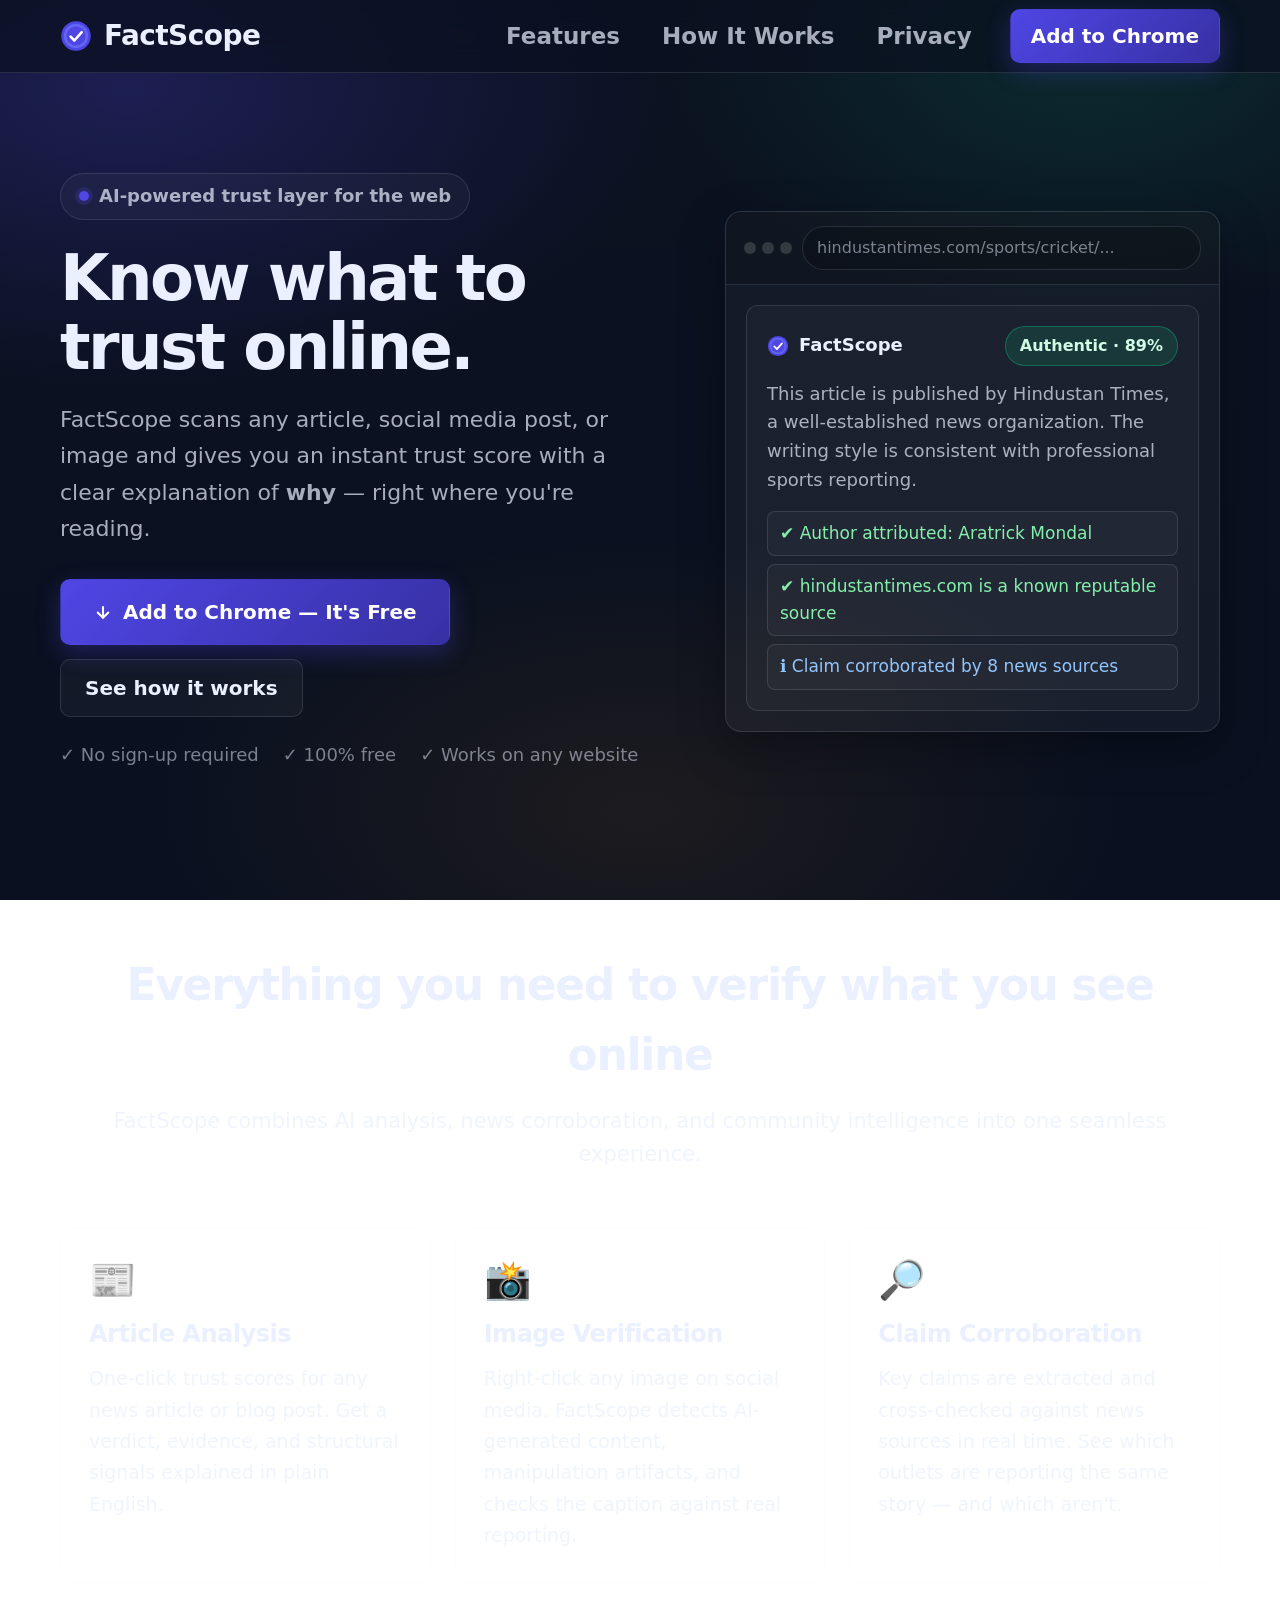
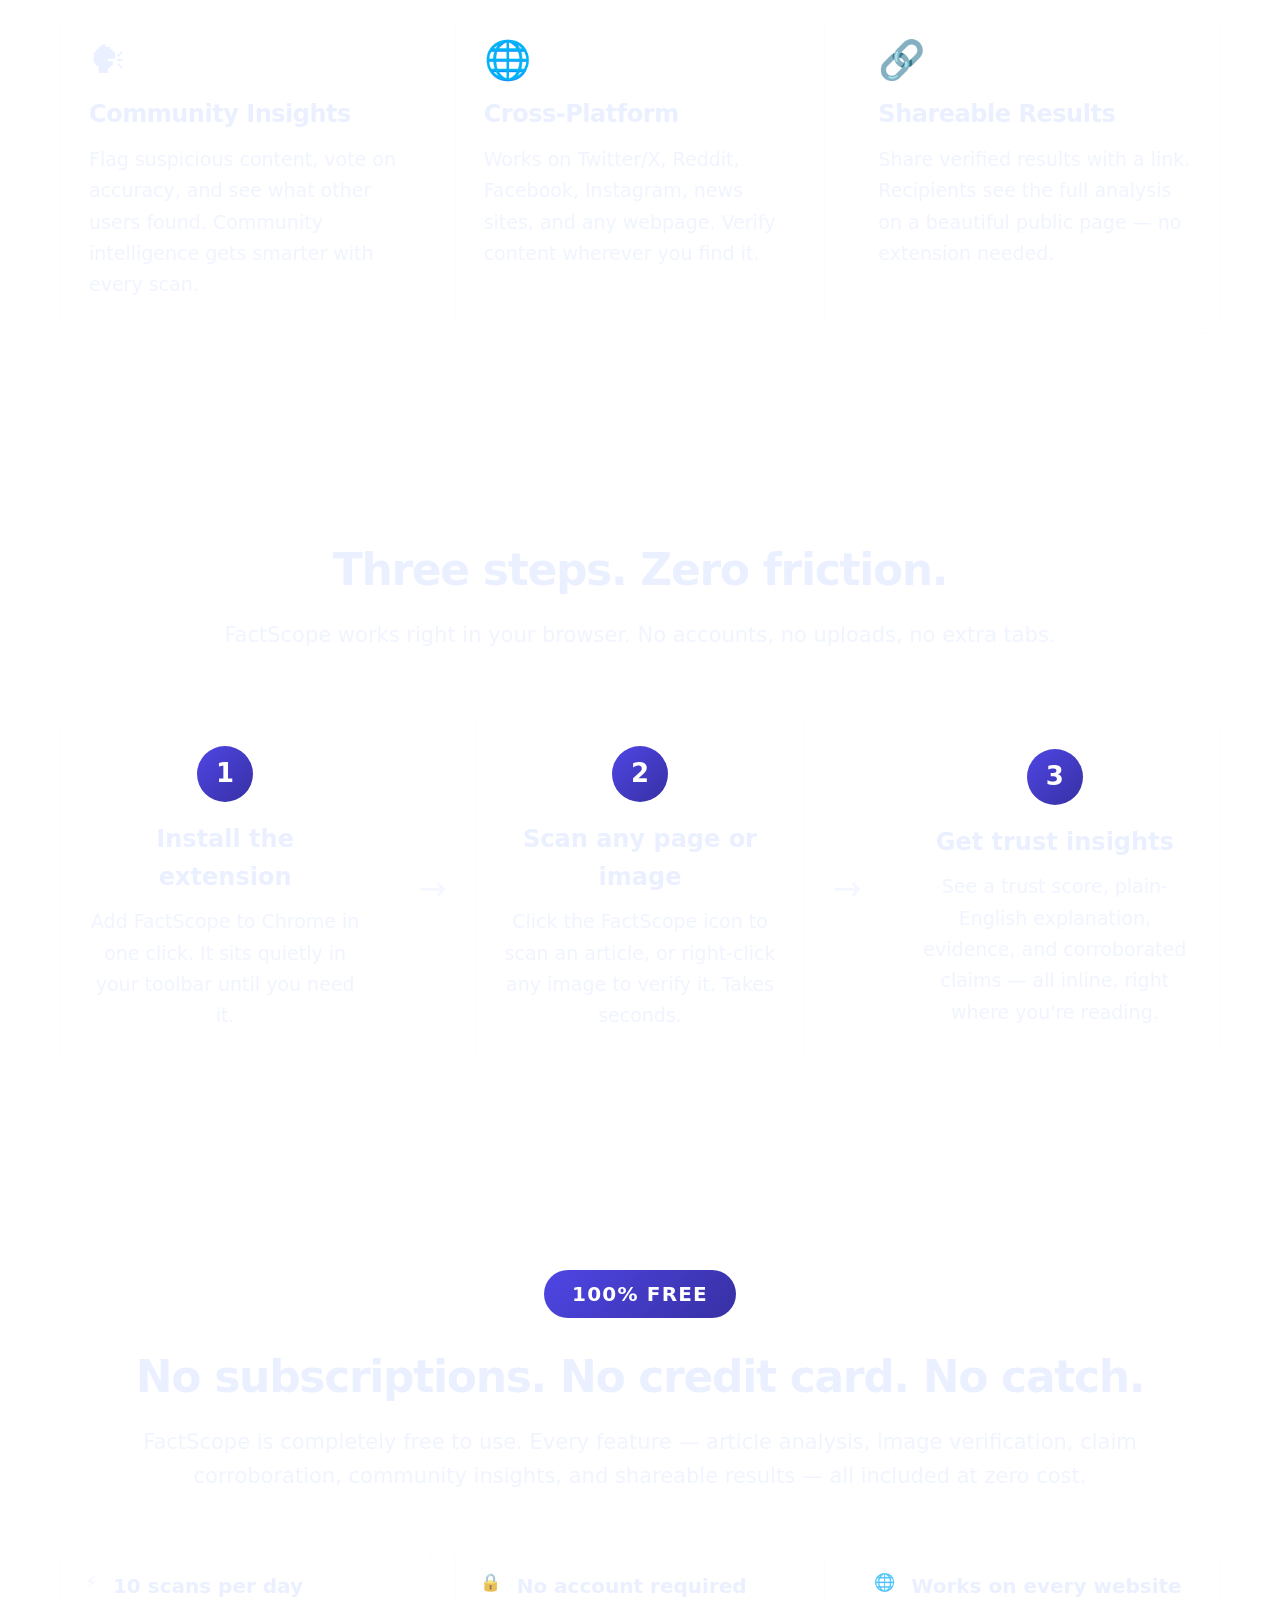
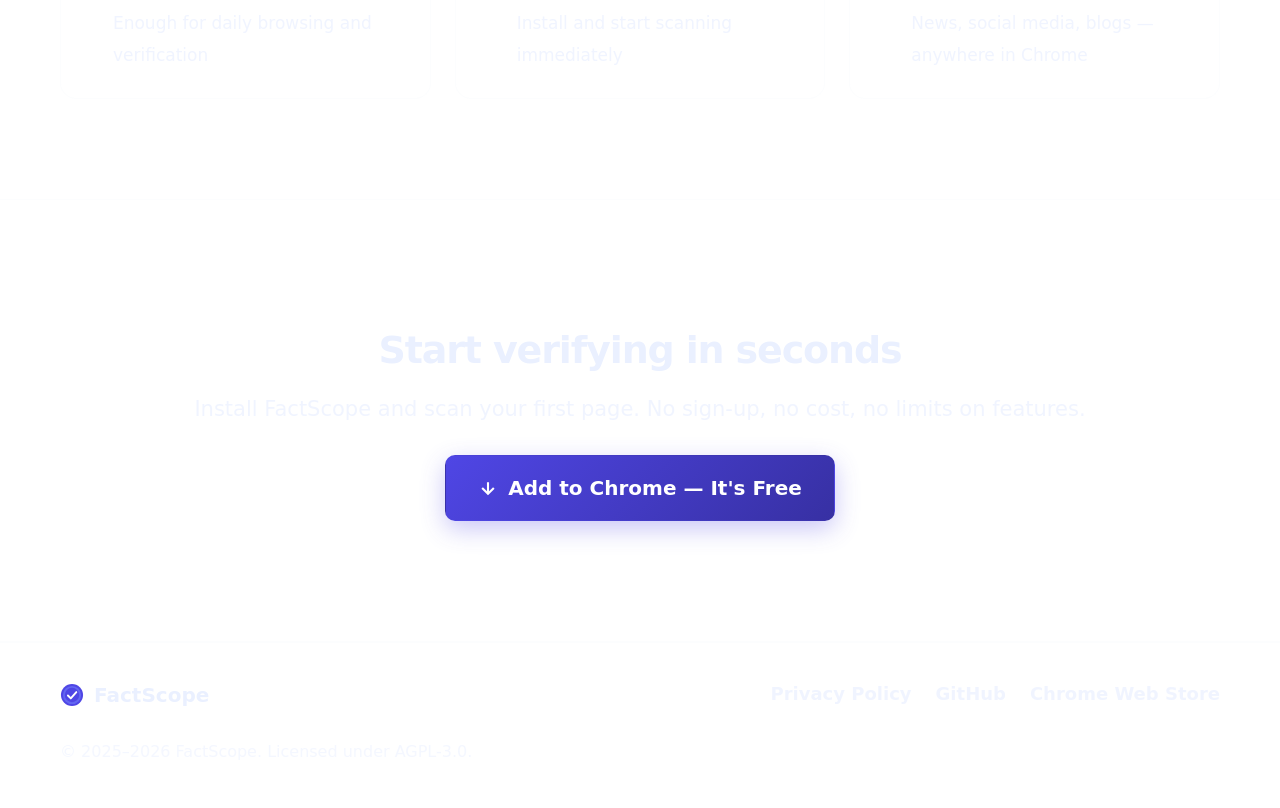
==== frontend/site/index.html @ 8b6a62a4 "Landing and Privacy page" ====
<!DOCTYPE html>
<html lang="en">
<head>
<meta charset="utf-8">
<meta name="viewport" content="width=device-width,initial-scale=1">
<title>FactScope — Know What to Trust Online</title>
<meta name="description" content="FactScope is a free AI-powered browser extension that scans any page or image and tells you if it's trustworthy — with evidence.">
<meta property="og:title" content="FactScope — Know What to Trust Online">
<meta property="og:description" content="Free AI-powered browser extension for real-time misinformation detection. Scan articles, images, and social media posts instantly.">
<meta property="og:type" content="website">
<meta property="og:site_name" content="FactScope">
<link rel="icon" href="assets/factscope-logo.svg" type="image/svg+xml">
<link rel="stylesheet" href="styles.css">
</head>
<body>

<header class="nav" id="top">
  <div class="nav-inner container-wide">
    <a class="brand" href="#top">
      <svg class="brand-logo" viewBox="0 0 100 100" width="32" height="32">
        <circle cx="50" cy="50" r="46" fill="#4F46E5"/>
        <circle cx="50" cy="50" r="38" fill="#6366F1"/>
        <circle cx="50" cy="50" r="30" fill="#4F46E5"/>
        <polyline points="33,52 45,64 68,38" fill="none" stroke="#fff" stroke-width="8" stroke-linecap="round" stroke-linejoin="round"/>
      </svg>
      <span class="brand-name">FactScope</span>
    </a>
    <nav class="nav-links" aria-label="Primary">
      <a href="#features">Features</a>
      <a href="#how-it-works">How It Works</a>
      <a href="privacy.html">Privacy</a>
    </nav>
    <a class="btn btn-primary btn-sm" href="#install">Add to Chrome</a>
  </div>
</header>

<main>

  <!-- ═══ Hero ═══════════════════════════════════════════════════════════ -->
  <section class="hero">
    <div class="container-wide hero-grid">
      <div class="hero-text">
        <div class="kicker">
          <span class="kicker-dot"></span>
          AI-powered trust layer for the web
        </div>
        <h1>Know what to trust online.</h1>
        <p class="subhead">
          FactScope scans any article, social media post, or image and gives you an instant trust score with a clear explanation of <strong>why</strong> — right where you're reading.
        </p>
        <div class="cta-row">
          <a class="btn btn-primary btn-lg" href="#install">
            <svg width="20" height="20" viewBox="0 0 24 24" fill="none" stroke="currentColor" stroke-width="2.5"><path d="M12 5v14M5 12l7 7 7-7"/></svg>
            Add to Chrome &mdash; It's Free
          </a>
          <a class="btn btn-ghost" href="#how-it-works">See how it works</a>
        </div>
        <div class="meta-row">
          <span>&#10003; No sign-up required</span>
          <span>&#10003; 100% free</span>
          <span>&#10003; Works on any website</span>
        </div>
      </div>

      <aside class="hero-panel" aria-label="FactScope result preview">
        <div class="panel-chrome">
          <span class="dot-row"><span class="win-dot"></span><span class="win-dot"></span><span class="win-dot"></span></span>
          <div class="addr-bar">hindustantimes.com/sports/cricket/...</div>
        </div>
        <div class="panel-body">
          <div class="mock-result">
            <div class="mock-header">
              <svg viewBox="0 0 100 100" width="22" height="22"><circle cx="50" cy="50" r="46" fill="#4F46E5"/><circle cx="50" cy="50" r="38" fill="#6366F1"/><circle cx="50" cy="50" r="30" fill="#4F46E5"/><polyline points="33,52 45,64 68,38" fill="none" stroke="#fff" stroke-width="8" stroke-linecap="round" stroke-linejoin="round"/></svg>
              <strong>FactScope</strong>
              <span class="mock-pill mock-pill-green">Authentic &middot; 89%</span>
            </div>
            <p class="mock-explanation">This article is published by Hindustan Times, a well-established news organization. The writing style is consistent with professional sports reporting.</p>
            <div class="mock-evidence">
              <div class="ev-item ev-green">&#10004; Author attributed: Aratrick Mondal</div>
              <div class="ev-item ev-green">&#10004; hindustantimes.com is a known reputable source</div>
              <div class="ev-item ev-blue">&#8505; Claim corroborated by 8 news sources</div>
            </div>
          </div>
        </div>
      </aside>
    </div>
  </section>

  <!-- ═══ Features ═══════════════════════════════════════════════════════ -->
  <section class="section" id="features">
    <div class="container-wide">
      <div class="section-header">
        <h2>Everything you need to verify what you see online</h2>
        <p class="section-sub">FactScope combines AI analysis, news corroboration, and community intelligence into one seamless experience.</p>
      </div>
      <div class="grid-3">
        <div class="feature-card">
          <div class="feature-icon">&#128240;</div>
          <h3>Article Analysis</h3>
          <p>One-click trust scores for any news article or blog post. Get a verdict, evidence, and structural signals explained in plain English.</p>
        </div>
        <div class="feature-card">
          <div class="feature-icon">&#128248;</div>
          <h3>Image Verification</h3>
          <p>Right-click any image on social media. FactScope detects AI-generated content, manipulation artifacts, and checks the caption against real reporting.</p>
        </div>
        <div class="feature-card">
          <div class="feature-icon">&#128270;</div>
          <h3>Claim Corroboration</h3>
          <p>Key claims are extracted and cross-checked against news sources in real time. See which outlets are reporting the same story — and which aren't.</p>
        </div>
        <div class="feature-card">
          <div class="feature-icon">&#128483;</div>
          <h3>Community Insights</h3>
          <p>Flag suspicious content, vote on accuracy, and see what other users found. Community intelligence gets smarter with every scan.</p>
        </div>
        <div class="feature-card">
          <div class="feature-icon">&#127760;</div>
          <h3>Cross-Platform</h3>
          <p>Works on Twitter/X, Reddit, Facebook, Instagram, news sites, and any webpage. Verify content wherever you find it.</p>
        </div>
        <div class="feature-card">
          <div class="feature-icon">&#128279;</div>
          <h3>Shareable Results</h3>
          <p>Share verified results with a link. Recipients see the full analysis on a beautiful public page — no extension needed.</p>
        </div>
      </div>
    </div>
  </section>

  <!-- ═══ How It Works ═══════════════════════════════════════════════════ -->
  <section class="section section-alt" id="how-it-works">
    <div class="container-wide">
      <div class="section-header">
        <h2>Three steps. Zero friction.</h2>
        <p class="section-sub">FactScope works right in your browser. No accounts, no uploads, no extra tabs.</p>
      </div>
      <div class="steps-grid">
        <div class="step-card">
          <div class="step-number">1</div>
          <h3>Install the extension</h3>
          <p>Add FactScope to Chrome in one click. It sits quietly in your toolbar until you need it.</p>
        </div>
        <div class="step-arrow">&#8594;</div>
        <div class="step-card">
          <div class="step-number">2</div>
          <h3>Scan any page or image</h3>
          <p>Click the FactScope icon to scan an article, or right-click any image to verify it. Takes seconds.</p>
        </div>
        <div class="step-arrow">&#8594;</div>
        <div class="step-card">
          <div class="step-number">3</div>
          <h3>Get trust insights</h3>
          <p>See a trust score, plain-English explanation, evidence, and corroborated claims — all inline, right where you're reading.</p>
        </div>
      </div>
    </div>
  </section>

  <!-- ═══ Free Banner ══════════════════════════════════════════════════ -->
  <section class="section" id="free-banner">
    <div class="container-wide free-banner-content">
      <div class="free-badge-large">100% Free</div>
      <h2>No subscriptions. No credit card. No catch.</h2>
      <p class="section-sub">FactScope is completely free to use. Every feature — article analysis, image verification, claim corroboration, community insights, and shareable results — all included at zero cost.</p>
      <div class="free-highlights">
        <div class="free-highlight-item">
          <span class="free-highlight-icon">&#9889;</span>
          <div>
            <strong>10 scans per day</strong>
            <span>Enough for daily browsing and verification</span>
          </div>
        </div>
        <div class="free-highlight-item">
          <span class="free-highlight-icon">&#128274;</span>
          <div>
            <strong>No account required</strong>
            <span>Install and start scanning immediately</span>
          </div>
        </div>
        <div class="free-highlight-item">
          <span class="free-highlight-icon">&#127760;</span>
          <div>
            <strong>Works on every website</strong>
            <span>News, social media, blogs — anywhere in Chrome</span>
          </div>
        </div>
      </div>
    </div>
  </section>

  <!-- ═══ CTA Banner ═════════════════════════════════════════════════════ -->
  <section class="section section-alt" id="install">
    <div class="container-wide cta-banner">
      <h2>Start verifying in seconds</h2>
      <p>Install FactScope and scan your first page. No sign-up, no cost, no limits on features.</p>
      <a class="btn btn-primary btn-lg" href="#">
        <svg width="20" height="20" viewBox="0 0 24 24" fill="none" stroke="currentColor" stroke-width="2.5"><path d="M12 5v14M5 12l7 7 7-7"/></svg>
        Add to Chrome &mdash; It's Free
      </a>
    </div>
  </section>

</main>

<footer class="footer">
  <div class="container-wide footer-inner">
    <div class="footer-brand">
      <svg viewBox="0 0 100 100" width="24" height="24"><circle cx="50" cy="50" r="46" fill="#4F46E5"/><circle cx="50" cy="50" r="38" fill="#6366F1"/><circle cx="50" cy="50" r="30" fill="#4F46E5"/><polyline points="33,52 45,64 68,38" fill="none" stroke="#fff" stroke-width="8" stroke-linecap="round" stroke-linejoin="round"/></svg>
      <span>FactScope</span>
    </div>
    <div class="footer-links">
      <a href="privacy.html">Privacy Policy</a>
      <a href="https://github.com/ARS-Technica/factscope" target="_blank" rel="noopener">GitHub</a>
      <a href="#">Chrome Web Store</a>
    </div>
    <div class="footer-copy">&copy; 2025&ndash;2026 FactScope. Licensed under AGPL-3.0.</div>
  </div>
</footer>

<script src="site.js"></script>
</body>
</html>
---- frontend/site/styles.css ----
:root {
  --bg: #0b1220;
  --bg2: #0a1020;
  --bg-alt: #0f1a2e;
  --card: rgba(255,255,255,0.05);
  --card-hover: rgba(255,255,255,0.08);
  --border: rgba(226,232,240,0.12);
  --border-accent: rgba(79,70,229,0.4);
  --text: #eaf0ff;
  --muted: rgba(234,240,255,0.7);
  --muted2: rgba(234,240,255,0.5);
  --accent: #4F46E5;
  --accent-light: #6366F1;
  --green: #10b981;
  --warn: #f59e0b;
  --danger: #ef4444;
  --radius: 16px;
  --radius-sm: 10px;
  --shadow: 0 16px 48px rgba(0,0,0,0.3);
}

*, *::before, *::after { box-sizing: border-box; margin: 0; padding: 0; }

html { scroll-behavior: smooth; scroll-padding-top: 80px; }

body {
  color: var(--text);
  font-family: "Inter","Segoe UI",system-ui,-apple-system,sans-serif;
  font-size: 20px;
  background:
    radial-gradient(ellipse 900px 500px at 10% 10%, rgba(79,70,229,0.25), transparent 60%),
    radial-gradient(ellipse 800px 500px at 85% 5%, rgba(16,185,129,0.15), transparent 55%),
    radial-gradient(ellipse 900px 500px at 50% 90%, rgba(245,158,11,0.08), transparent 55%),
    linear-gradient(180deg, var(--bg), var(--bg2));
  background-attachment: fixed;
  min-height: 100vh;
  line-height: 1.6;
  -webkit-font-smoothing: antialiased;
}

a { color: inherit; text-decoration: none; }
img, svg { display: block; }

.container-wide {
  width: 100%;
  margin: 0 auto;
  padding: 0 60px;
}

/* ═══ Nav ═══════════════════════════════════════════════════════════════ */

.nav {
  position: sticky;
  top: 0;
  z-index: 100;
  backdrop-filter: blur(16px);
  -webkit-backdrop-filter: blur(16px);
  background: rgba(10,16,32,0.7);
  border-bottom: 1px solid var(--border);
}

.nav-inner {
  display: flex;
  align-items: center;
  gap: 20px;
  height: 72px;
}

.brand {
  display: flex;
  align-items: center;
  gap: 12px;
  font-weight: 800;
  font-size: 28px;
  letter-spacing: -0.02em;
  flex-shrink: 0;
}

.brand-logo { flex-shrink: 0; }

.nav-links {
  margin-left: auto;
  display: flex;
  align-items: center;
  gap: 6px;
}

.nav-links a {
  padding: 10px 18px;
  border-radius: 999px;
  color: var(--muted);
  font-weight: 600;
  font-size: 23px;
  transition: color 0.15s, background 0.15s;
}

.nav-links a:hover {
  color: var(--text);
  background: rgba(255,255,255,0.06);
}

/* ═══ Buttons ══════════════════════════════════════════════════════════ */

.btn {
  display: inline-flex;
  align-items: center;
  justify-content: center;
  gap: 10px;
  padding: 12px 24px;
  border-radius: var(--radius-sm);
  border: 1px solid transparent;
  font-weight: 700;
  font-size: 20px;
  cursor: pointer;
  transition: transform 0.1s, box-shadow 0.15s, background 0.15s, opacity 0.15s;
  white-space: nowrap;
}

.btn:hover { transform: translateY(-1px); }
.btn:active { transform: translateY(0); }

.btn-primary {
  background: linear-gradient(135deg, var(--accent), #3730a3);
  color: #fff;
  box-shadow: 0 8px 24px rgba(79,70,229,0.3);
}
.btn-primary:hover { box-shadow: 0 12px 32px rgba(79,70,229,0.4); }

.btn-ghost {
  background: rgba(255,255,255,0.04);
  border-color: var(--border);
  color: var(--text);
}
.btn-ghost:hover { background: rgba(255,255,255,0.08); }

.btn-sm { padding: 10px 20px; font-size: 20px; }
.btn-lg { padding: 16px 32px; font-size: 20px; }

/* ═══ Hero ══════════════════════════════════════════════════════════════ */

.hero {
  padding: 100px 0 80px;
}

.hero-grid {
  display: grid;
  grid-template-columns: 1.1fr 0.9fr;
  gap: 60px;
  align-items: center;
}

.hero-text { max-width: none; }

.kicker {
  display: inline-flex;
  align-items: center;
  gap: 10px;
  padding: 8px 18px;
  border-radius: 999px;
  border: 1px solid var(--border);
  background: rgba(255,255,255,0.03);
  color: var(--muted);
  font-weight: 600;
  font-size: 18px;
  margin-bottom: 24px;
}

.kicker-dot {
  width: 10px;
  height: 10px;
  border-radius: 50%;
  background: var(--accent);
  box-shadow: 0 0 0 4px rgba(79,70,229,0.2);
}

h1 {
  font-size: clamp(42px, 5vw, 68px);
  line-height: 1.08;
  letter-spacing: -0.04em;
  margin-bottom: 20px;
}

.subhead {
  color: var(--muted);
  font-size: 22px;
  line-height: 1.65;
  margin-bottom: 32px;
}

.cta-row {
  display: flex;
  gap: 14px;
  align-items: center;
  flex-wrap: wrap;
  margin-bottom: 24px;
}

.meta-row {
  display: flex;
  gap: 24px;
  flex-wrap: wrap;
  color: var(--muted2);
  font-size: 18px;
  font-weight: 500;
}

/* ═══ Hero Panel (mock result) ═════════════════════════════════════════ */

.hero-panel {
  border: 1px solid var(--border);
  background: rgba(255,255,255,0.04);
  border-radius: var(--radius);
  box-shadow: var(--shadow);
  overflow: hidden;
}

.panel-chrome {
  display: flex;
  align-items: center;
  gap: 10px;
  padding: 14px 18px;
  background: rgba(0,0,0,0.2);
  border-bottom: 1px solid var(--border);
}

.dot-row { display: flex; gap: 6px; }

.win-dot {
  width: 12px;
  height: 12px;
  border-radius: 50%;
  background: rgba(255,255,255,0.15);
}

.addr-bar {
  flex: 1;
  padding: 8px 14px;
  border-radius: 999px;
  border: 1px solid var(--border);
  background: rgba(0,0,0,0.15);
  color: var(--muted2);
  font-size: 16px;
  overflow: hidden;
  text-overflow: ellipsis;
  white-space: nowrap;
}

.panel-body { padding: 20px; }

.mock-result {
  border: 1px solid var(--border);
  background: rgba(255,255,255,0.03);
  border-radius: 12px;
  padding: 20px;
}

.mock-header {
  display: flex;
  align-items: center;
  gap: 10px;
  margin-bottom: 14px;
  font-size: 18px;
}

.mock-pill {
  margin-left: auto;
  padding: 6px 14px;
  border-radius: 999px;
  font-size: 16px;
  font-weight: 800;
}

.mock-pill-green {
  color: #d1fae5;
  border: 1px solid rgba(16,185,129,0.4);
  background: rgba(16,185,129,0.15);
}

.mock-explanation {
  color: var(--muted);
  font-size: 18px;
  line-height: 1.6;
  margin-bottom: 16px;
}

.mock-evidence { display: flex; flex-direction: column; gap: 8px; }

.ev-item {
  font-size: 17px;
  padding: 8px 12px;
  border-radius: 8px;
  background: rgba(255,255,255,0.03);
  border: 1px solid var(--border);
}

.ev-green { color: #86efac; }
.ev-blue { color: #93c5fd; }

/* ═══ Sections ═════════════════════════════════════════════════════════ */

.section {
  padding: 100px 0;
}

.section-alt {
  background: rgba(255,255,255,0.015);
  border-top: 1px solid var(--border);
  border-bottom: 1px solid var(--border);
}

.section-header {
  text-align: center;
  margin-bottom: 56px;
}

.section-header h2 {
  font-size: clamp(28px, 3.5vw, 44px);
  letter-spacing: -0.03em;
  margin-bottom: 14px;
}

.section-sub {
  color: var(--muted);
  font-size: 21px;
  max-width: 80ch;
  margin: 0 auto;
}

/* ═══ Feature Cards ════════════════════════════════════════════════════ */

.grid-3 {
  display: grid;
  grid-template-columns: repeat(3, 1fr);
  gap: 24px;
}

.feature-card {
  border: 1px solid var(--border);
  background: var(--card);
  border-radius: var(--radius);
  padding: 32px 28px;
  transition: background 0.2s, border-color 0.2s, transform 0.2s;
}

.feature-card:hover {
  background: var(--card-hover);
  border-color: var(--border-accent);
  transform: translateY(-2px);
}

.feature-icon {
  font-size: 38px;
  margin-bottom: 16px;
  line-height: 1;
}

.feature-card h3 {
  font-size: 24px;
  letter-spacing: -0.02em;
  margin-bottom: 10px;
}

.feature-card p {
  color: var(--muted);
  font-size: 19px;
  line-height: 1.65;
}

/* ═══ Steps ════════════════════════════════════════════════════════════ */

.steps-grid {
  display: flex;
  align-items: center;
  justify-content: center;
  gap: 28px;
}

.step-card {
  flex: 1;
  border: 1px solid var(--border);
  background: var(--card);
  border-radius: var(--radius);
  padding: 36px 28px;
  text-align: center;
}

.step-number {
  width: 56px;
  height: 56px;
  border-radius: 50%;
  background: linear-gradient(135deg, var(--accent), #3730a3);
  color: #fff;
  font-weight: 900;
  font-size: 26px;
  display: inline-flex;
  align-items: center;
  justify-content: center;
  margin: 0 auto 18px;
}

.step-card h3 {
  font-size: 24px;
  margin-bottom: 10px;
}

.step-card p {
  color: var(--muted);
  font-size: 19px;
  line-height: 1.65;
}

.step-arrow {
  font-size: 34px;
  color: var(--muted2);
  flex-shrink: 0;
}

/* ═══ Free Banner ═════════════════════════════════════════════════════ */

.free-banner-content {
  text-align: center;
}

.free-banner-content h2 {
  font-size: clamp(28px, 3.5vw, 44px);
  letter-spacing: -0.03em;
  margin-bottom: 14px;
}

.free-badge-large {
  display: inline-block;
  padding: 8px 28px;
  border-radius: 999px;
  background: linear-gradient(135deg, var(--accent), #3730a3);
  color: #fff;
  font-size: 20px;
  font-weight: 800;
  text-transform: uppercase;
  letter-spacing: 0.06em;
  margin-bottom: 24px;
}

.free-highlights {
  display: grid;
  grid-template-columns: repeat(3, 1fr);
  gap: 24px;
  margin-top: 48px;
  text-align: left;
}

.free-highlight-item {
  display: flex;
  align-items: flex-start;
  gap: 16px;
  border: 1px solid var(--border);
  background: var(--card);
  border-radius: var(--radius);
  padding: 28px 24px;
  transition: background 0.2s, border-color 0.2s;
}

.free-highlight-item:hover {
  background: var(--card-hover);
  border-color: var(--border-accent);
}

.free-highlight-icon {
  font-size: 32px;
  line-height: 1;
  flex-shrink: 0;
}

.free-highlight-item strong {
  display: block;
  font-size: 20px;
  margin-bottom: 4px;
}

.free-highlight-item span {
  color: var(--muted);
  font-size: 17px;
  line-height: 1.5;
}

/* ═══ CTA Banner ═══════════════════════════════════════════════════════ */

.cta-banner {
  text-align: center;
  padding: 20px 0;
}

.cta-banner h2 {
  font-size: 38px;
  letter-spacing: -0.03em;
  margin-bottom: 12px;
}

.cta-banner p {
  color: var(--muted);
  font-size: 21px;
  margin-bottom: 28px;
}

/* ═══ Footer ═══════════════════════════════════════════════════════════ */

.footer {
  padding: 36px 0 44px;
  border-top: 1px solid var(--border);
}

.footer-inner {
  display: flex;
  align-items: center;
  flex-wrap: wrap;
  gap: 20px;
}

.footer-brand {
  display: flex;
  align-items: center;
  gap: 10px;
  font-weight: 700;
  font-size: 20px;
}

.footer-links {
  margin-left: auto;
  display: flex;
  gap: 24px;
}

.footer-links a {
  color: var(--muted);
  font-size: 18px;
  font-weight: 600;
  transition: color 0.15s;
}

.footer-links a:hover { color: var(--text); }

.footer-copy {
  width: 100%;
  color: var(--muted2);
  font-size: 16px;
  margin-top: 8px;
}

/* ═══ Responsive ═══════════════════════════════════════════════════════ */

@media (max-width: 960px) {
  .container-wide { padding: 0 24px; }
  .hero { padding: 48px 0 40px; }
  .hero-grid { grid-template-columns: 1fr; gap: 32px; }
  .hero-text { max-width: none; }
  .grid-3 { grid-template-columns: 1fr 1fr; }
  .steps-grid { flex-direction: column; }
  .step-arrow { transform: rotate(90deg); }
  .free-highlights { grid-template-columns: 1fr; }
  .nav-links { display: none; }
}

@media (max-width: 600px) {
  .grid-3 { grid-template-columns: 1fr; }
  .hero-panel { display: none; }
  h1 { font-size: 32px; }
}

/* ═══ Animations ═══════════════════════════════════════════════════════ */

@keyframes fadeUp {
  from { opacity: 0; transform: translateY(20px); }
  to { opacity: 1; transform: translateY(0); }
}

.hero-text { animation: fadeUp 0.5s ease-out; }
.hero-panel { animation: fadeUp 0.5s ease-out 0.15s both; }
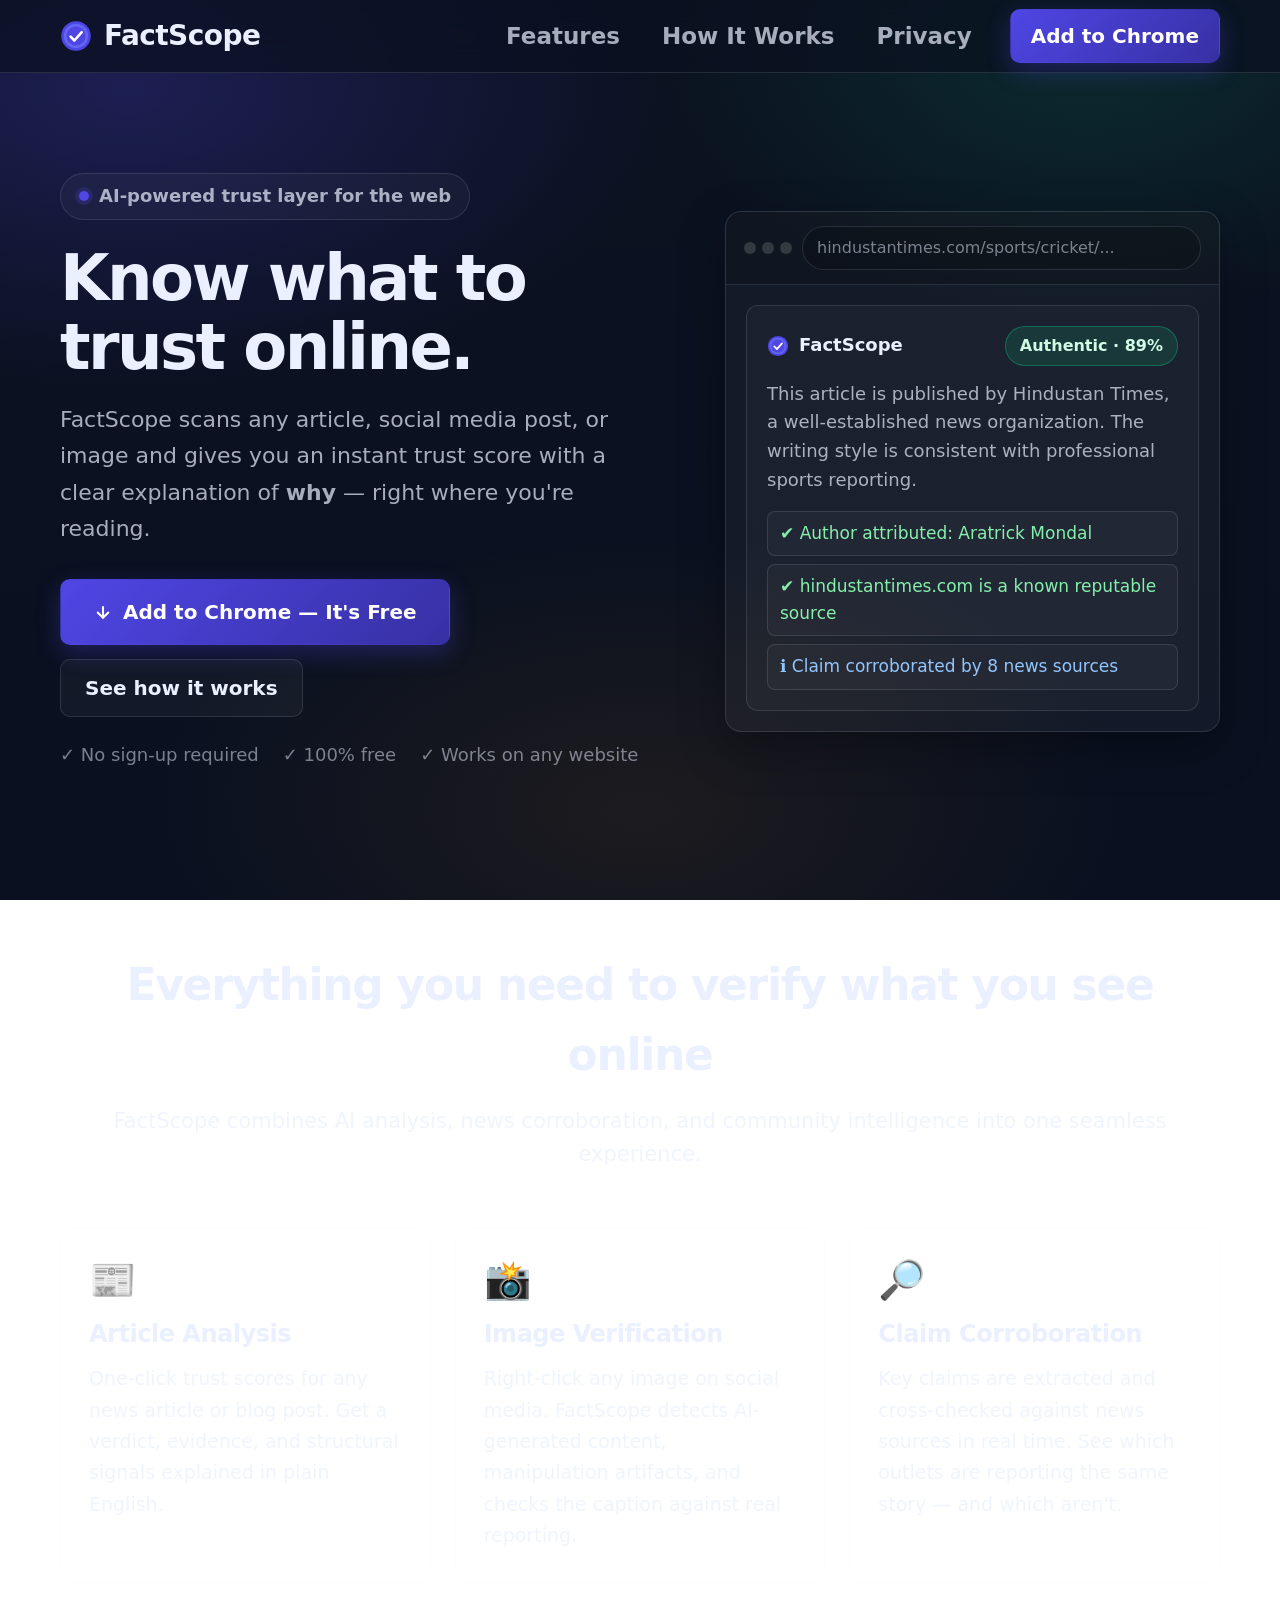
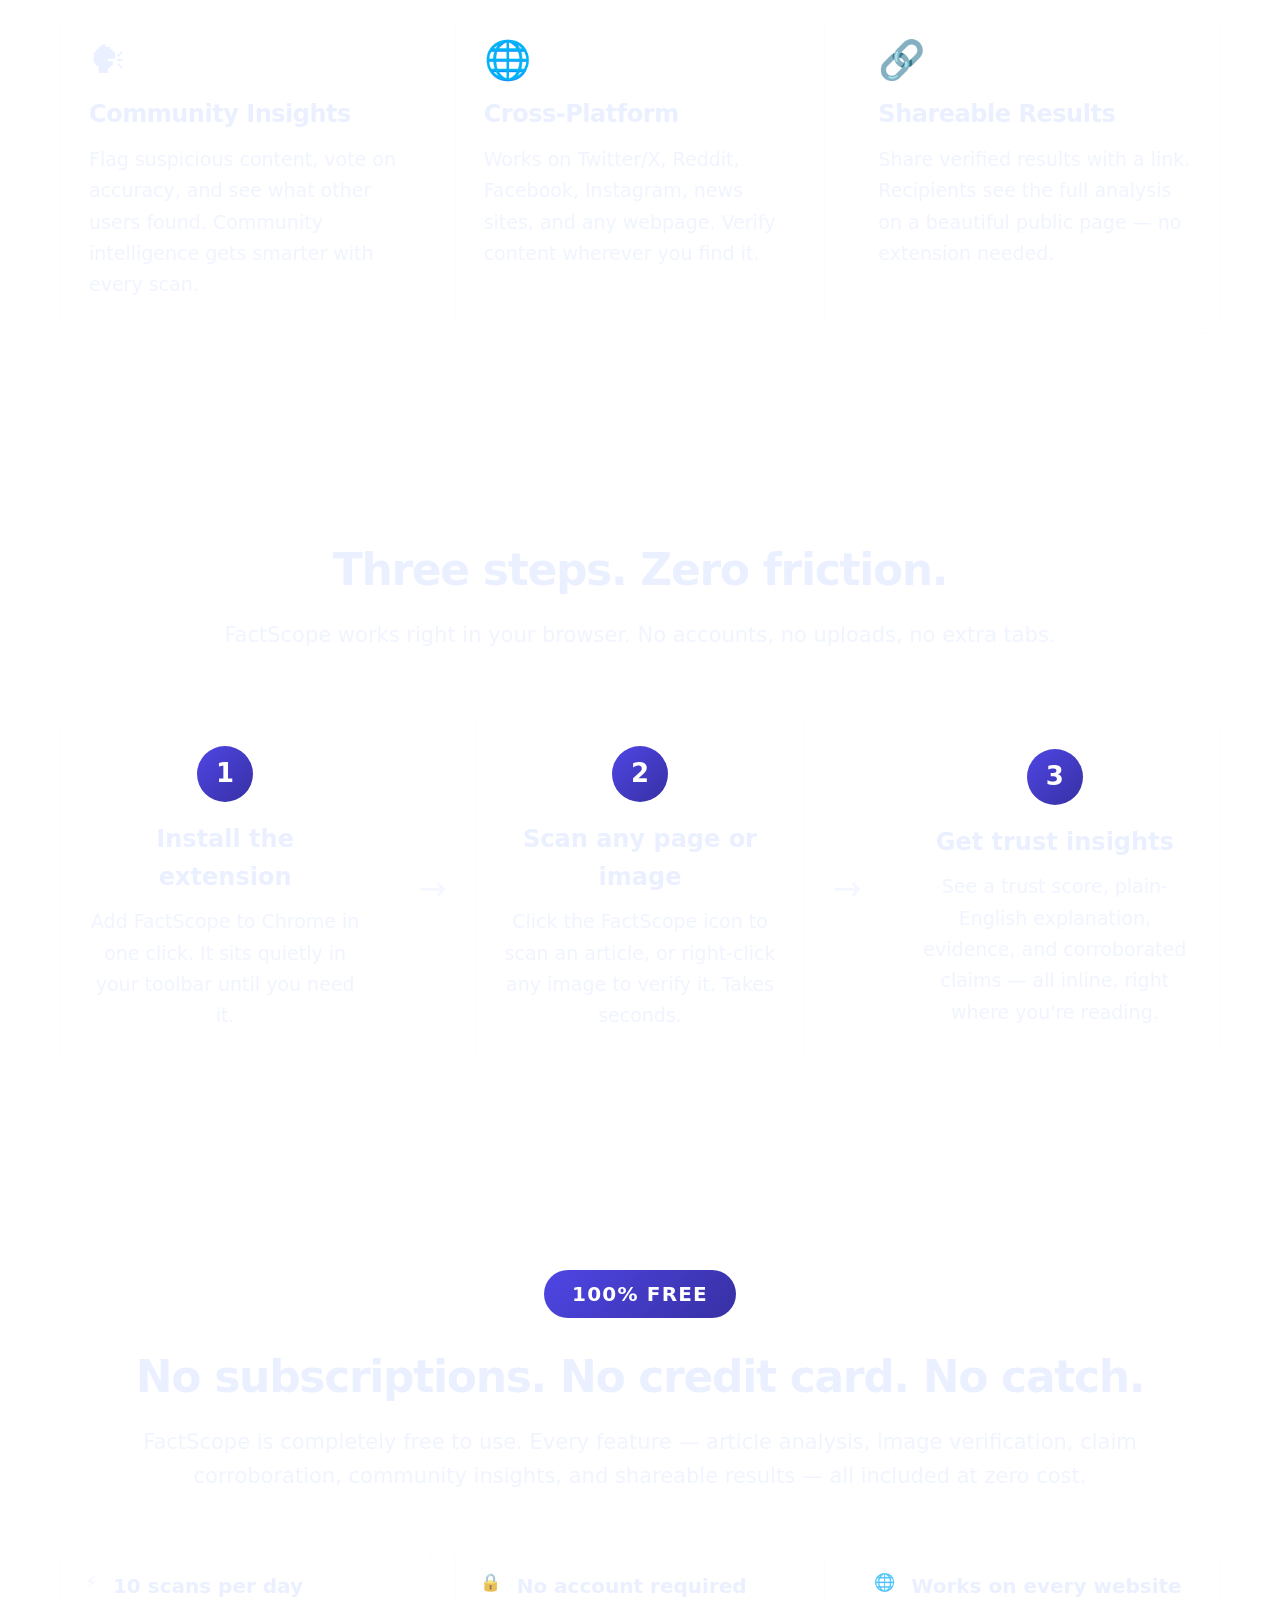
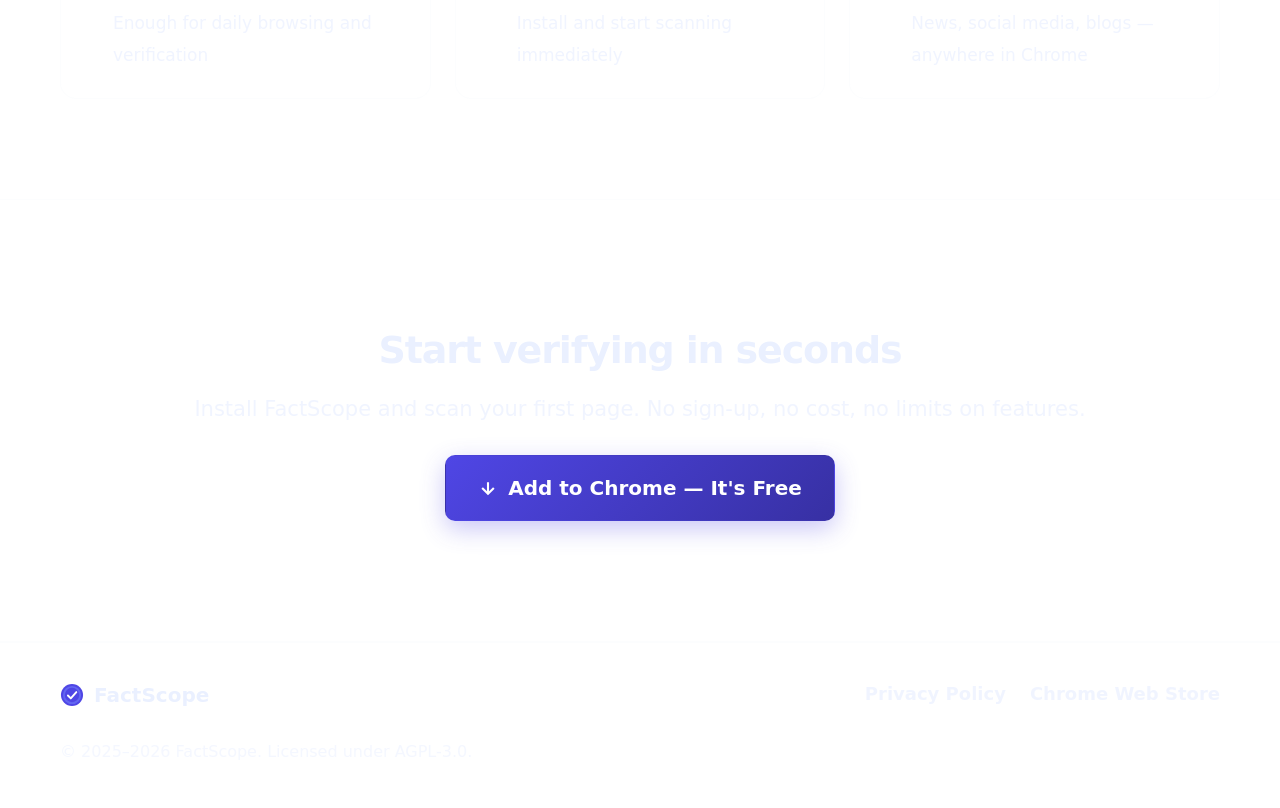
==== commit 1fcb7ff1: "Updated landing page" ====
--- a/frontend/site/index.html
+++ b/frontend/site/index.html
@@ -30,7 +30,7 @@
       <a href="#how-it-works">How It Works</a>
       <a href="privacy.html">Privacy</a>
     </nav>
-    <a class="btn btn-primary btn-sm" href="#install">Add to Chrome</a>
+    <a class="btn btn-primary btn-sm" href="https://chromewebstore.google.com/detail/cmmkbibkldbifbiefgebcecdakljejjd?utm_source=item-share-cb" target="_blank" rel="noopener">Add to Chrome</a>
   </div>
 </header>
 
@@ -49,7 +49,7 @@
           FactScope scans any article, social media post, or image and gives you an instant trust score with a clear explanation of <strong>why</strong> — right where you're reading.
         </p>
         <div class="cta-row">
-          <a class="btn btn-primary btn-lg" href="#install">
+          <a class="btn btn-primary btn-lg" href="https://chromewebstore.google.com/detail/cmmkbibkldbifbiefgebcecdakljejjd?utm_source=item-share-cb" target="_blank" rel="noopener noreferrer">
             <svg width="20" height="20" viewBox="0 0 24 24" fill="none" stroke="currentColor" stroke-width="2.5"><path d="M12 5v14M5 12l7 7 7-7"/></svg>
             Add to Chrome &mdash; It's Free
           </a>
@@ -194,7 +194,7 @@
     <div class="container-wide cta-banner">
       <h2>Start verifying in seconds</h2>
       <p>Install FactScope and scan your first page. No sign-up, no cost, no limits on features.</p>
-      <a class="btn btn-primary btn-lg" href="#">
+      <a class="btn btn-primary btn-lg" href="https://chromewebstore.google.com/detail/cmmkbibkldbifbiefgebcecdakljejjd?utm_source=item-share-cb" target="_blank" rel="noopener noreferrer">
         <svg width="20" height="20" viewBox="0 0 24 24" fill="none" stroke="currentColor" stroke-width="2.5"><path d="M12 5v14M5 12l7 7 7-7"/></svg>
         Add to Chrome &mdash; It's Free
       </a>
@@ -211,8 +211,7 @@
     </div>
     <div class="footer-links">
       <a href="privacy.html">Privacy Policy</a>
-      <a href="https://github.com/ARS-Technica/factscope" target="_blank" rel="noopener">GitHub</a>
-      <a href="#">Chrome Web Store</a>
+      <a href="https://chromewebstore.google.com/" target="_blank" rel="noopener noreferrer">Chrome Web Store</a>
     </div>
     <div class="footer-copy">&copy; 2025&ndash;2026 FactScope. Licensed under AGPL-3.0.</div>
   </div>
--- a/frontend/site/styles.css
+++ b/frontend/site/styles.css
@@ -557,12 +557,66 @@
   .step-arrow { transform: rotate(90deg); }
   .free-highlights { grid-template-columns: 1fr; }
   .nav-links { display: none; }
+  .section { padding: 60px 0; }
+  .footer-inner { flex-direction: column; align-items: flex-start; gap: 12px; }
+  .footer-links { margin-left: 0; }
 }
 
 @media (max-width: 600px) {
-  .grid-3 { grid-template-columns: 1fr; }
+  body { font-size: 16px; }
+  .container-wide { padding: 0 16px; }
+
+  .nav-inner { height: 56px; gap: 10px; }
+  .brand { font-size: 20px; gap: 8px; }
+  .brand-logo { width: 26px; height: 26px; }
+  .btn-sm { padding: 8px 14px; font-size: 14px; }
+
+  .hero { padding: 32px 0 28px; }
   .hero-panel { display: none; }
-  h1 { font-size: 32px; }
+
+  h1 { font-size: 28px; margin-bottom: 14px; }
+  .kicker { font-size: 13px; padding: 6px 12px; margin-bottom: 16px; }
+  .subhead { font-size: 16px; margin-bottom: 24px; }
+  .meta-row { font-size: 13px; gap: 12px; }
+
+  .cta-row { flex-direction: column; gap: 10px; }
+  .btn-lg { padding: 14px 24px; font-size: 16px; width: 100%; }
+  .btn-ghost { width: 100%; font-size: 15px; }
+
+  .section { padding: 40px 0; }
+  .section-header { margin-bottom: 28px; }
+  .section-header h2 { font-size: 24px; }
+  .section-sub { font-size: 16px; }
+
+  .grid-3 { grid-template-columns: 1fr; gap: 14px; }
+  .feature-card { padding: 22px 18px; }
+  .feature-icon { font-size: 28px; margin-bottom: 10px; }
+  .feature-card h3 { font-size: 18px; }
+  .feature-card p { font-size: 15px; }
+
+  .step-card { padding: 24px 18px; }
+  .step-number { width: 44px; height: 44px; font-size: 20px; }
+  .step-card h3 { font-size: 18px; }
+  .step-card p { font-size: 15px; }
+  .step-arrow { font-size: 24px; }
+
+  .free-badge-large { font-size: 16px; padding: 6px 20px; margin-bottom: 16px; }
+  .free-banner-content h2 { font-size: 22px; }
+  .free-highlights { gap: 12px; }
+  .free-highlight-item { padding: 18px 16px; gap: 12px; }
+  .free-highlight-icon { font-size: 24px; }
+  .free-highlight-item strong { font-size: 16px; }
+  .free-highlight-item span { font-size: 14px; }
+
+  .cta-banner h2 { font-size: 24px; }
+  .cta-banner p { font-size: 16px; }
+
+  .footer { padding: 24px 0 32px; }
+  .footer-inner { flex-direction: column; align-items: flex-start; gap: 10px; }
+  .footer-brand { font-size: 16px; }
+  .footer-links { margin-left: 0; flex-wrap: wrap; gap: 14px; }
+  .footer-links a { font-size: 14px; }
+  .footer-copy { font-size: 13px; }
 }
 
 /* ═══ Animations ═══════════════════════════════════════════════════════ */
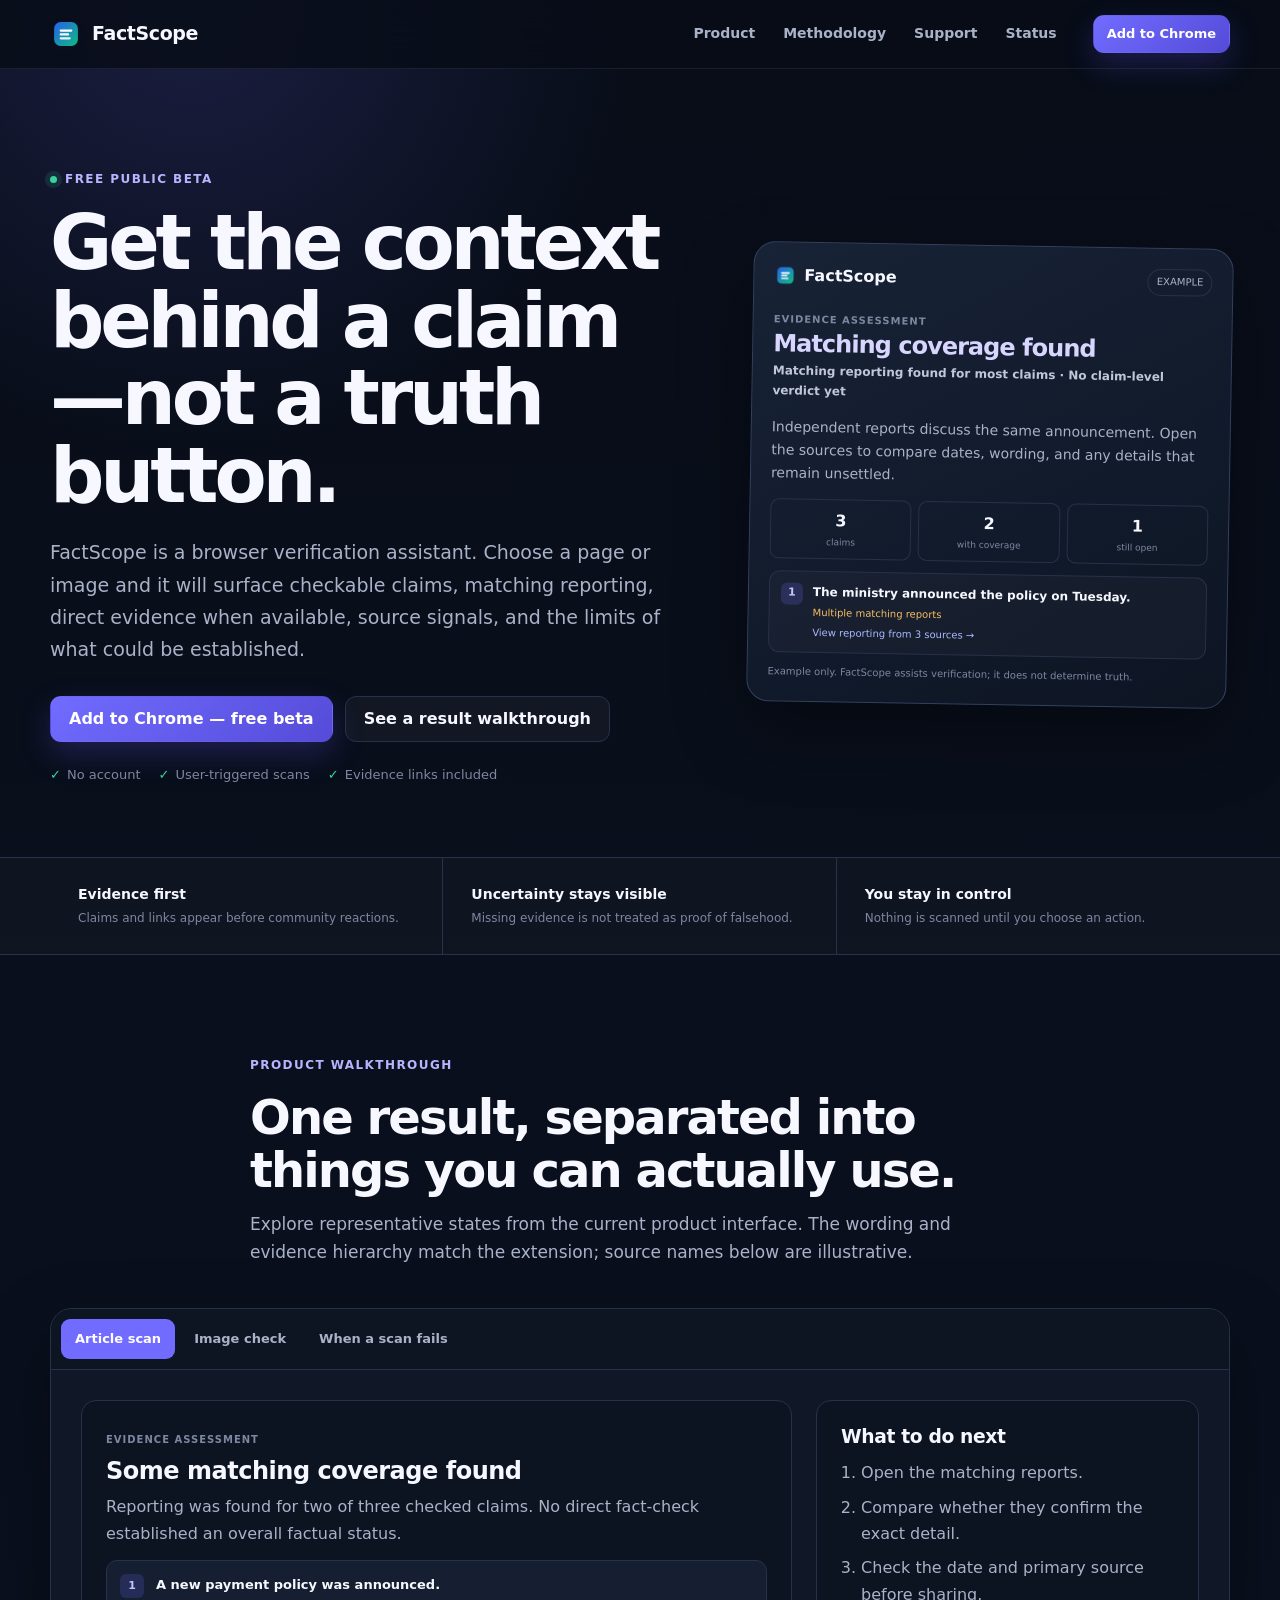
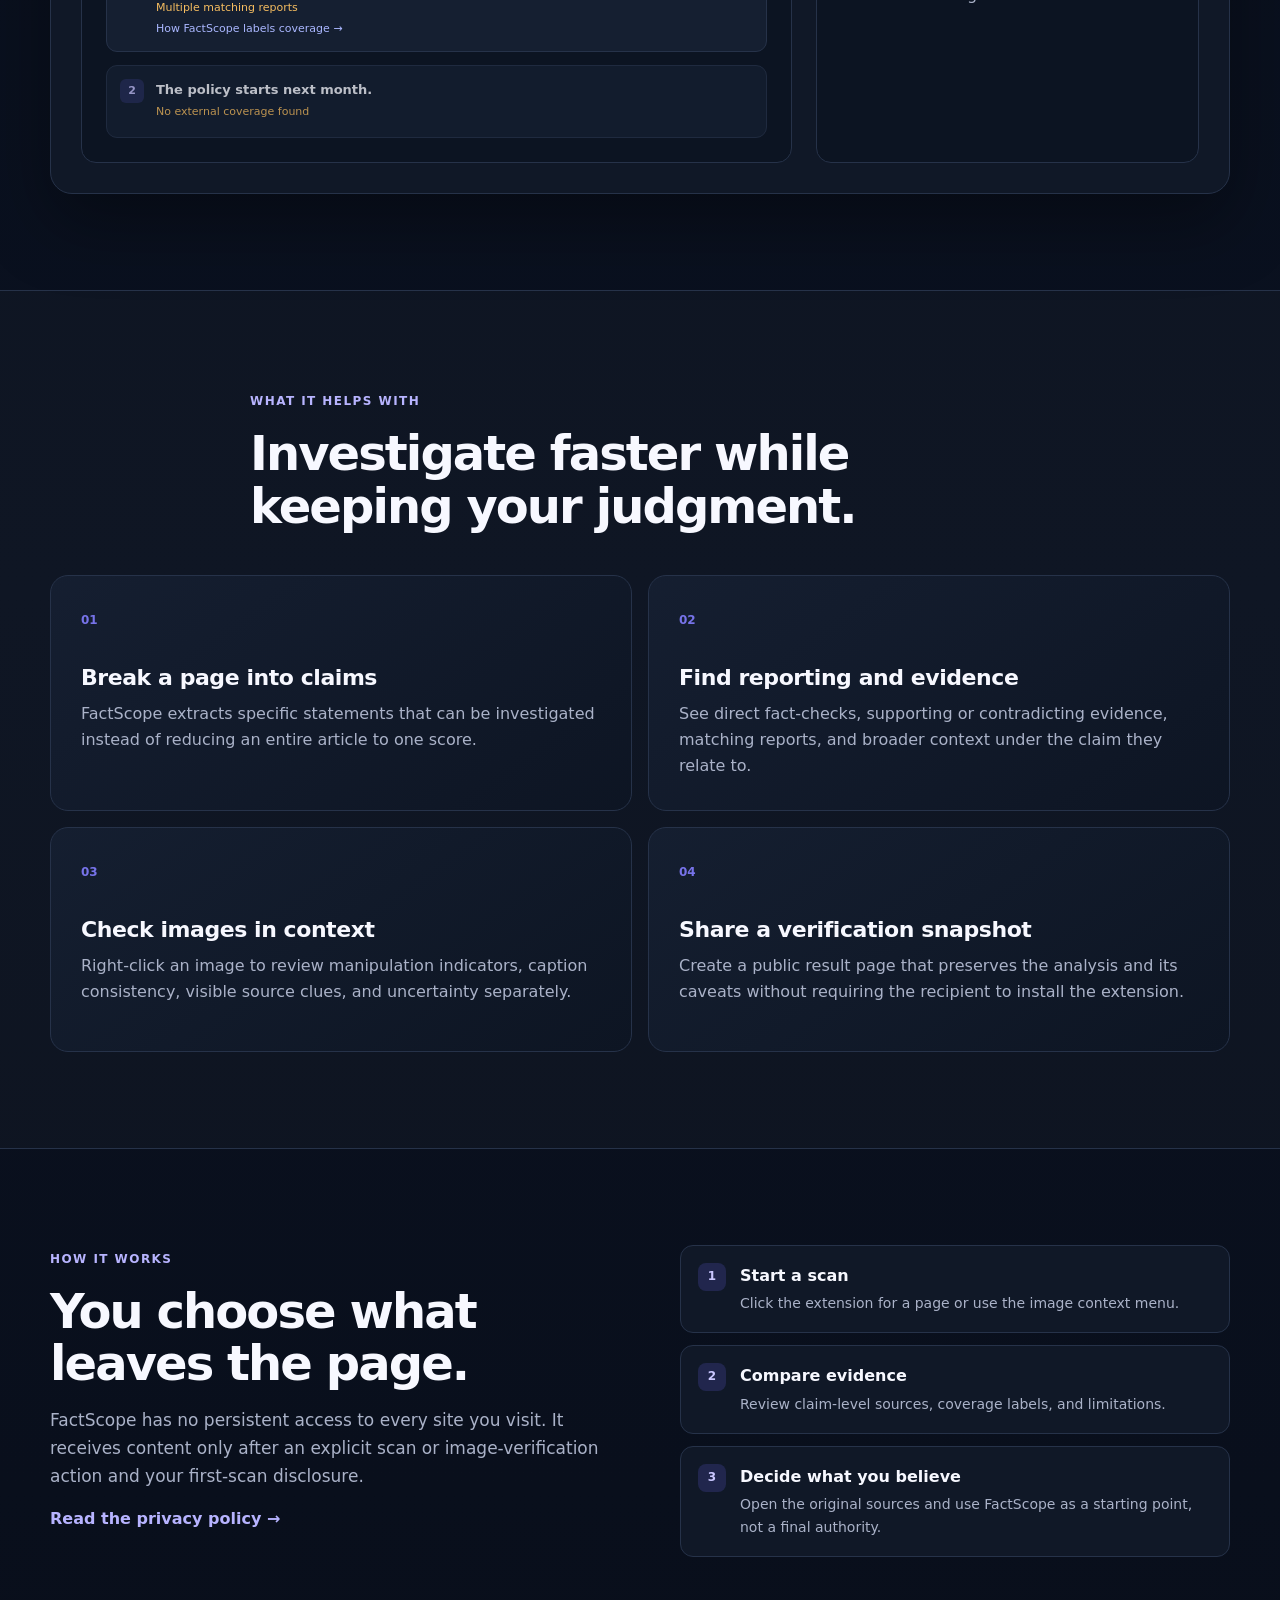
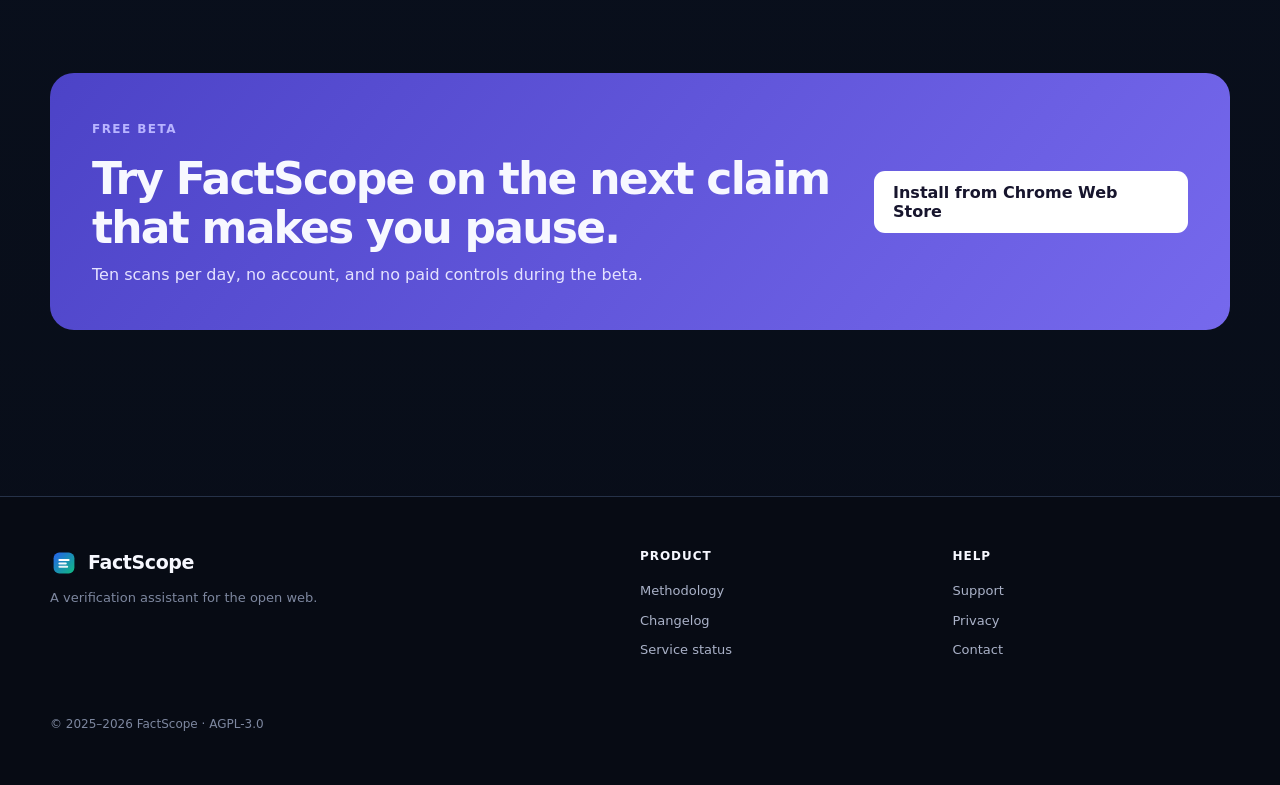
==== commit f8d90370: "User Experience and Public Presentation" ====
--- a/frontend/site/index.html
+++ b/frontend/site/index.html
@@ -3,220 +3,103 @@
 <head>
 <meta charset="utf-8">
 <meta name="viewport" content="width=device-width,initial-scale=1">
-<title>FactScope — Know What to Trust Online</title>
-<meta name="description" content="FactScope is a free AI-powered browser extension that scans any page or image and tells you if it's trustworthy — with evidence.">
-<meta property="og:title" content="FactScope — Know What to Trust Online">
-<meta property="og:description" content="Free AI-powered browser extension for real-time misinformation detection. Scan articles, images, and social media posts instantly.">
+<title>FactScope — Context for what you read online</title>
+<meta name="description" content="FactScope is a free Chrome verification assistant that checks claims, finds matching reporting, and explains uncertainty for pages and images you choose to scan.">
+<meta property="og:title" content="FactScope — Context for what you read online">
+<meta property="og:description" content="Check claims, compare reporting, and understand uncertainty without leaving the page you're reading.">
 <meta property="og:type" content="website">
 <meta property="og:site_name" content="FactScope">
 <link rel="icon" href="assets/factscope-logo.svg" type="image/svg+xml">
 <link rel="stylesheet" href="styles.css">
 </head>
 <body>
-
 <header class="nav" id="top">
-  <div class="nav-inner container-wide">
-    <a class="brand" href="#top">
-      <svg class="brand-logo" viewBox="0 0 100 100" width="32" height="32">
-        <circle cx="50" cy="50" r="46" fill="#4F46E5"/>
-        <circle cx="50" cy="50" r="38" fill="#6366F1"/>
-        <circle cx="50" cy="50" r="30" fill="#4F46E5"/>
-        <polyline points="33,52 45,64 68,38" fill="none" stroke="#fff" stroke-width="8" stroke-linecap="round" stroke-linejoin="round"/>
-      </svg>
-      <span class="brand-name">FactScope</span>
-    </a>
-    <nav class="nav-links" aria-label="Primary">
-      <a href="#features">Features</a>
-      <a href="#how-it-works">How It Works</a>
-      <a href="privacy.html">Privacy</a>
+  <div class="nav-inner container">
+    <a class="brand" href="index.html" aria-label="FactScope home"><img src="assets/factscope-logo.svg" alt="" width="32" height="32"><span>FactScope</span></a>
+    <button class="nav-toggle" type="button" aria-expanded="false" aria-controls="primary-nav">Menu</button>
+    <nav class="nav-links" id="primary-nav" aria-label="Primary">
+      <a href="#product">Product</a><a href="methodology.html">Methodology</a><a href="support.html">Support</a><a href="status.html">Status</a>
     </nav>
-    <a class="btn btn-primary btn-sm" href="https://chromewebstore.google.com/detail/cmmkbibkldbifbiefgebcecdakljejjd?utm_source=item-share-cb" target="_blank" rel="noopener">Add to Chrome</a>
+    <a class="btn btn-primary btn-small nav-install" href="https://chromewebstore.google.com/detail/cmmkbibkldbifbiefgebcecdakljejjd?utm_source=item-share-cb" target="_blank" rel="noopener noreferrer">Add to Chrome</a>
   </div>
 </header>
-
 <main>
-
-  <!-- ═══ Hero ═══════════════════════════════════════════════════════════ -->
   <section class="hero">
-    <div class="container-wide hero-grid">
-      <div class="hero-text">
-        <div class="kicker">
-          <span class="kicker-dot"></span>
-          AI-powered trust layer for the web
+    <div class="container hero-grid">
+      <div class="hero-copy">
+        <span class="eyebrow"><span class="live-dot"></span> Free public beta</span>
+        <h1>Get the context behind a claim—not a truth button.</h1>
+        <p class="lead">FactScope is a browser verification assistant. Choose a page or image and it will surface checkable claims, matching reporting, direct evidence when available, source signals, and the limits of what could be established.</p>
+        <div class="actions">
+          <a class="btn btn-primary" href="https://chromewebstore.google.com/detail/cmmkbibkldbifbiefgebcecdakljejjd?utm_source=item-share-cb" target="_blank" rel="noopener noreferrer">Add to Chrome — free beta</a>
+          <a class="btn btn-secondary" href="#demo">See a result walkthrough</a>
         </div>
-        <h1>Know what to trust online.</h1>
-        <p class="subhead">
-          FactScope scans any article, social media post, or image and gives you an instant trust score with a clear explanation of <strong>why</strong> — right where you're reading.
-        </p>
-        <div class="cta-row">
-          <a class="btn btn-primary btn-lg" href="https://chromewebstore.google.com/detail/cmmkbibkldbifbiefgebcecdakljejjd?utm_source=item-share-cb" target="_blank" rel="noopener noreferrer">
-            <svg width="20" height="20" viewBox="0 0 24 24" fill="none" stroke="currentColor" stroke-width="2.5"><path d="M12 5v14M5 12l7 7 7-7"/></svg>
-            Add to Chrome &mdash; It's Free
-          </a>
-          <a class="btn btn-ghost" href="#how-it-works">See how it works</a>
-        </div>
-        <div class="meta-row">
-          <span>&#10003; No sign-up required</span>
-          <span>&#10003; 100% free</span>
-          <span>&#10003; Works on any website</span>
-        </div>
+        <ul class="hero-facts" aria-label="Product facts"><li>No account</li><li>User-triggered scans</li><li>Evidence links included</li></ul>
       </div>
-
-      <aside class="hero-panel" aria-label="FactScope result preview">
-        <div class="panel-chrome">
-          <span class="dot-row"><span class="win-dot"></span><span class="win-dot"></span><span class="win-dot"></span></span>
-          <div class="addr-bar">hindustantimes.com/sports/cricket/...</div>
-        </div>
-        <div class="panel-body">
-          <div class="mock-result">
-            <div class="mock-header">
-              <svg viewBox="0 0 100 100" width="22" height="22"><circle cx="50" cy="50" r="46" fill="#4F46E5"/><circle cx="50" cy="50" r="38" fill="#6366F1"/><circle cx="50" cy="50" r="30" fill="#4F46E5"/><polyline points="33,52 45,64 68,38" fill="none" stroke="#fff" stroke-width="8" stroke-linecap="round" stroke-linejoin="round"/></svg>
-              <strong>FactScope</strong>
-              <span class="mock-pill mock-pill-green">Authentic &middot; 89%</span>
-            </div>
-            <p class="mock-explanation">This article is published by Hindustan Times, a well-established news organization. The writing style is consistent with professional sports reporting.</p>
-            <div class="mock-evidence">
-              <div class="ev-item ev-green">&#10004; Author attributed: Aratrick Mondal</div>
-              <div class="ev-item ev-green">&#10004; hindustantimes.com is a known reputable source</div>
-              <div class="ev-item ev-blue">&#8505; Claim corroborated by 8 news sources</div>
-            </div>
-          </div>
-        </div>
+      <aside class="result-preview" aria-label="Example FactScope article result">
+        <div class="preview-top"><span class="preview-brand"><img src="assets/factscope-logo.svg" alt="" width="22" height="22">FactScope</span><span class="preview-chip">Example</span></div>
+        <p class="preview-kicker">Evidence assessment</p>
+        <h2>Matching coverage found</h2>
+        <p class="preview-meta">Matching reporting found for most claims · No claim-level verdict yet</p>
+        <p class="preview-summary">Independent reports discuss the same announcement. Open the sources to compare dates, wording, and any details that remain unsettled.</p>
+        <div class="preview-counts"><span><strong>3</strong> claims</span><span><strong>2</strong> with coverage</span><span><strong>1</strong> still open</span></div>
+        <article class="preview-claim"><span class="claim-index">1</span><div><strong>The ministry announced the policy on Tuesday.</strong><small>Multiple matching reports</small><a href="#demo">View reporting from 3 sources →</a></div></article>
+        <p class="preview-note">Example only. FactScope assists verification; it does not determine truth.</p>
       </aside>
     </div>
   </section>
 
-  <!-- ═══ Features ═══════════════════════════════════════════════════════ -->
-  <section class="section" id="features">
-    <div class="container-wide">
-      <div class="section-header">
-        <h2>Everything you need to verify what you see online</h2>
-        <p class="section-sub">FactScope combines AI analysis, news corroboration, and community intelligence into one seamless experience.</p>
+  <section class="trust-strip" aria-label="FactScope principles">
+    <div class="container trust-grid"><div><strong>Evidence first</strong><span>Claims and links appear before community reactions.</span></div><div><strong>Uncertainty stays visible</strong><span>Missing evidence is not treated as proof of falsehood.</span></div><div><strong>You stay in control</strong><span>Nothing is scanned until you choose an action.</span></div></div>
+  </section>
+
+  <section class="section" id="demo">
+    <div class="container narrow-heading"><span class="eyebrow">Product walkthrough</span><h2>One result, separated into things you can actually use.</h2><p>Explore representative states from the current product interface. The wording and evidence hierarchy match the extension; source names below are illustrative.</p></div>
+    <div class="container demo-shell">
+      <div class="demo-tabs" role="tablist" aria-label="Result examples">
+        <button role="tab" aria-selected="true" data-demo-target="article-demo">Article scan</button>
+        <button role="tab" aria-selected="false" data-demo-target="image-demo">Image check</button>
+        <button role="tab" aria-selected="false" data-demo-target="recovery-demo">When a scan fails</button>
       </div>
-      <div class="grid-3">
-        <div class="feature-card">
-          <div class="feature-icon">&#128240;</div>
-          <h3>Article Analysis</h3>
-          <p>One-click trust scores for any news article or blog post. Get a verdict, evidence, and structural signals explained in plain English.</p>
-        </div>
-        <div class="feature-card">
-          <div class="feature-icon">&#128248;</div>
-          <h3>Image Verification</h3>
-          <p>Right-click any image on social media. FactScope detects AI-generated content, manipulation artifacts, and checks the caption against real reporting.</p>
-        </div>
-        <div class="feature-card">
-          <div class="feature-icon">&#128270;</div>
-          <h3>Claim Corroboration</h3>
-          <p>Key claims are extracted and cross-checked against news sources in real time. See which outlets are reporting the same story — and which aren't.</p>
-        </div>
-        <div class="feature-card">
-          <div class="feature-icon">&#128483;</div>
-          <h3>Community Insights</h3>
-          <p>Flag suspicious content, vote on accuracy, and see what other users found. Community intelligence gets smarter with every scan.</p>
-        </div>
-        <div class="feature-card">
-          <div class="feature-icon">&#127760;</div>
-          <h3>Cross-Platform</h3>
-          <p>Works on Twitter/X, Reddit, Facebook, Instagram, news sites, and any webpage. Verify content wherever you find it.</p>
-        </div>
-        <div class="feature-card">
-          <div class="feature-icon">&#128279;</div>
-          <h3>Shareable Results</h3>
-          <p>Share verified results with a link. Recipients see the full analysis on a beautiful public page — no extension needed.</p>
-        </div>
+      <div class="demo-stage">
+        <section class="demo-panel active" id="article-demo" role="tabpanel">
+          <div class="demo-result"><span class="result-label">Evidence assessment</span><h3>Some matching coverage found</h3><p>Reporting was found for two of three checked claims. No direct fact-check established an overall factual status.</p><div class="demo-claim"><b>1</b><div><strong>A new payment policy was announced.</strong><span>Multiple matching reports</span><a href="methodology.html">How FactScope labels coverage →</a></div></div><div class="demo-claim muted"><b>2</b><div><strong>The policy starts next month.</strong><span>No external coverage found</span></div></div></div>
+          <div class="demo-explain"><h3>What to do next</h3><ol><li>Open the matching reports.</li><li>Compare whether they confirm the exact detail.</li><li>Check the date and primary source before sharing.</li></ol></div>
+        </section>
+        <section class="demo-panel" id="image-demo" role="tabpanel" hidden>
+          <div class="demo-result"><span class="result-label">Visual manipulation assessment</span><h3>Possible editing or compositing</h3><p>Visual indicators suggest the image may combine elements. Editing alone does not establish deceptive use.</p><div class="mini-grid"><div><small>Caption consistency</small><strong>Matching reporting found</strong></div><div><small>Visible source clues</small><strong>No visible credit detected</strong></div></div></div>
+          <div class="demo-explain"><h3>Three separate questions</h3><p>FactScope keeps visual editing, caption evidence, and visible provenance separate so one clue does not become a sweeping authenticity verdict.</p></div>
+        </section>
+        <section class="demo-panel" id="recovery-demo" role="tabpanel" hidden>
+          <div class="demo-result recovery-card"><span class="recovery-icon">◷</span><h3>FactScope is waking up</h3><p>The free beta service may need a moment to start after being idle.</p><button class="btn btn-primary" type="button" disabled>Try again in a moment</button></div>
+          <div class="demo-explain"><h3>Failures are not verdicts</h3><p>Offline, timeout, provider, blocked-image, and unsupported-page states are shown explicitly. A technical failure never appears as a low trust score.</p></div>
+        </section>
       </div>
     </div>
   </section>
 
-  <!-- ═══ How It Works ═══════════════════════════════════════════════════ -->
-  <section class="section section-alt" id="how-it-works">
-    <div class="container-wide">
-      <div class="section-header">
-        <h2>Three steps. Zero friction.</h2>
-        <p class="section-sub">FactScope works right in your browser. No accounts, no uploads, no extra tabs.</p>
-      </div>
-      <div class="steps-grid">
-        <div class="step-card">
-          <div class="step-number">1</div>
-          <h3>Install the extension</h3>
-          <p>Add FactScope to Chrome in one click. It sits quietly in your toolbar until you need it.</p>
-        </div>
-        <div class="step-arrow">&#8594;</div>
-        <div class="step-card">
-          <div class="step-number">2</div>
-          <h3>Scan any page or image</h3>
-          <p>Click the FactScope icon to scan an article, or right-click any image to verify it. Takes seconds.</p>
-        </div>
-        <div class="step-arrow">&#8594;</div>
-        <div class="step-card">
-          <div class="step-number">3</div>
-          <h3>Get trust insights</h3>
-          <p>See a trust score, plain-English explanation, evidence, and corroborated claims — all inline, right where you're reading.</p>
-        </div>
-      </div>
+  <section class="section section-alt" id="product">
+    <div class="container narrow-heading"><span class="eyebrow">What it helps with</span><h2>Investigate faster while keeping your judgment.</h2></div>
+    <div class="container feature-grid">
+      <article class="feature-card"><span class="feature-number">01</span><h3>Break a page into claims</h3><p>FactScope extracts specific statements that can be investigated instead of reducing an entire article to one score.</p></article>
+      <article class="feature-card"><span class="feature-number">02</span><h3>Find reporting and evidence</h3><p>See direct fact-checks, supporting or contradicting evidence, matching reports, and broader context under the claim they relate to.</p></article>
+      <article class="feature-card"><span class="feature-number">03</span><h3>Check images in context</h3><p>Right-click an image to review manipulation indicators, caption consistency, visible source clues, and uncertainty separately.</p></article>
+      <article class="feature-card"><span class="feature-number">04</span><h3>Share a verification snapshot</h3><p>Create a public result page that preserves the analysis and its caveats without requiring the recipient to install the extension.</p></article>
     </div>
   </section>
 
-  <!-- ═══ Free Banner ══════════════════════════════════════════════════ -->
-  <section class="section" id="free-banner">
-    <div class="container-wide free-banner-content">
-      <div class="free-badge-large">100% Free</div>
-      <h2>No subscriptions. No credit card. No catch.</h2>
-      <p class="section-sub">FactScope is completely free to use. Every feature — article analysis, image verification, claim corroboration, community insights, and shareable results — all included at zero cost.</p>
-      <div class="free-highlights">
-        <div class="free-highlight-item">
-          <span class="free-highlight-icon">&#9889;</span>
-          <div>
-            <strong>10 scans per day</strong>
-            <span>Enough for daily browsing and verification</span>
-          </div>
-        </div>
-        <div class="free-highlight-item">
-          <span class="free-highlight-icon">&#128274;</span>
-          <div>
-            <strong>No account required</strong>
-            <span>Install and start scanning immediately</span>
-          </div>
-        </div>
-        <div class="free-highlight-item">
-          <span class="free-highlight-icon">&#127760;</span>
-          <div>
-            <strong>Works on every website</strong>
-            <span>News, social media, blogs — anywhere in Chrome</span>
-          </div>
-        </div>
-      </div>
+  <section class="section">
+    <div class="container split-section">
+      <div><span class="eyebrow">How it works</span><h2>You choose what leaves the page.</h2><p class="section-copy">FactScope has no persistent access to every site you visit. It receives content only after an explicit scan or image-verification action and your first-scan disclosure.</p><a class="text-link" href="privacy.html">Read the privacy policy →</a></div>
+      <ol class="process-list"><li><span>1</span><div><strong>Start a scan</strong><p>Click the extension for a page or use the image context menu.</p></div></li><li><span>2</span><div><strong>Compare evidence</strong><p>Review claim-level sources, coverage labels, and limitations.</p></div></li><li><span>3</span><div><strong>Decide what you believe</strong><p>Open the original sources and use FactScope as a starting point, not a final authority.</p></div></li></ol>
     </div>
   </section>
 
-  <!-- ═══ CTA Banner ═════════════════════════════════════════════════════ -->
-  <section class="section section-alt" id="install">
-    <div class="container-wide cta-banner">
-      <h2>Start verifying in seconds</h2>
-      <p>Install FactScope and scan your first page. No sign-up, no cost, no limits on features.</p>
-      <a class="btn btn-primary btn-lg" href="https://chromewebstore.google.com/detail/cmmkbibkldbifbiefgebcecdakljejjd?utm_source=item-share-cb" target="_blank" rel="noopener noreferrer">
-        <svg width="20" height="20" viewBox="0 0 24 24" fill="none" stroke="currentColor" stroke-width="2.5"><path d="M12 5v14M5 12l7 7 7-7"/></svg>
-        Add to Chrome &mdash; It's Free
-      </a>
-    </div>
+  <section class="section callout-section">
+    <div class="container callout"><div><span class="eyebrow">Free beta</span><h2>Try FactScope on the next claim that makes you pause.</h2><p>Ten scans per day, no account, and no paid controls during the beta.</p></div><a class="btn btn-light" href="https://chromewebstore.google.com/detail/cmmkbibkldbifbiefgebcecdakljejjd?utm_source=item-share-cb" target="_blank" rel="noopener noreferrer">Install from Chrome Web Store</a></div>
   </section>
-
 </main>
-
-<footer class="footer">
-  <div class="container-wide footer-inner">
-    <div class="footer-brand">
-      <svg viewBox="0 0 100 100" width="24" height="24"><circle cx="50" cy="50" r="46" fill="#4F46E5"/><circle cx="50" cy="50" r="38" fill="#6366F1"/><circle cx="50" cy="50" r="30" fill="#4F46E5"/><polyline points="33,52 45,64 68,38" fill="none" stroke="#fff" stroke-width="8" stroke-linecap="round" stroke-linejoin="round"/></svg>
-      <span>FactScope</span>
-    </div>
-    <div class="footer-links">
-      <a href="privacy.html">Privacy Policy</a>
-      <a href="https://chromewebstore.google.com/" target="_blank" rel="noopener noreferrer">Chrome Web Store</a>
-    </div>
-    <div class="footer-copy">&copy; 2025&ndash;2026 FactScope. Licensed under AGPL-3.0.</div>
-  </div>
-</footer>
-
+<footer class="footer"><div class="container footer-grid"><div><a class="brand" href="index.html"><img src="assets/factscope-logo.svg" alt="" width="28" height="28"><span>FactScope</span></a><p>A verification assistant for the open web.</p></div><div><strong>Product</strong><a href="methodology.html">Methodology</a><a href="changelog.html">Changelog</a><a href="status.html">Service status</a></div><div><strong>Help</strong><a href="support.html">Support</a><a href="privacy.html">Privacy</a><a href="mailto:factscope@gmail.com">Contact</a></div><p class="footer-copy">© 2025–2026 FactScope · AGPL-3.0</p></div></footer>
 <script src="site.js"></script>
 </body>
-</html>
+</html>
--- a/frontend/site/styles.css
+++ b/frontend/site/styles.css
@@ -1,630 +1,28 @@
-:root {
-  --bg: #0b1220;
-  --bg2: #0a1020;
-  --bg-alt: #0f1a2e;
-  --card: rgba(255,255,255,0.05);
-  --card-hover: rgba(255,255,255,0.08);
-  --border: rgba(226,232,240,0.12);
-  --border-accent: rgba(79,70,229,0.4);
-  --text: #eaf0ff;
-  --muted: rgba(234,240,255,0.7);
-  --muted2: rgba(234,240,255,0.5);
-  --accent: #4F46E5;
-  --accent-light: #6366F1;
-  --green: #10b981;
-  --warn: #f59e0b;
-  --danger: #ef4444;
-  --radius: 16px;
-  --radius-sm: 10px;
-  --shadow: 0 16px 48px rgba(0,0,0,0.3);
+:root{--ink:#f7f8ff;--muted:#aab2c8;--dim:#7d879f;--bg:#080d18;--surface:#101827;--surface2:#151f31;--line:#263249;--brand:#716cff;--brand2:#9b8cff;--green:#37d399;--amber:#f6bd60;--red:#fb7185;--max:1180px;--radius:18px;--shadow:0 28px 70px rgba(0,0,0,.35)}
+*{box-sizing:border-box;margin:0;padding:0}html{scroll-behavior:smooth;scroll-padding-top:80px}body{min-height:100vh;background:radial-gradient(circle at 15% 0,rgba(113,108,255,.18),transparent 28rem),linear-gradient(180deg,#080d18 0,#0a1120 55%,#080d18 100%);color:var(--ink);font-family:Inter,"Segoe UI",system-ui,-apple-system,sans-serif;font-size:16px;line-height:1.65;-webkit-font-smoothing:antialiased}a{color:inherit;text-decoration:none}button,input,textarea{font:inherit}img{display:block;max-width:100%}.container{width:min(var(--max),calc(100% - 40px));margin-inline:auto}.container-wide{width:min(var(--max),calc(100% - 40px));margin-inline:auto}.nav{position:sticky;top:0;z-index:20;border-bottom:1px solid rgba(255,255,255,.08);background:rgba(8,13,24,.82);backdrop-filter:blur(18px)}.nav-inner{display:flex;align-items:center;min-height:68px;gap:24px}.brand{display:inline-flex;align-items:center;gap:10px;font-size:19px;font-weight:800;letter-spacing:-.02em}.brand img{flex:0 0 auto}.nav-links{display:flex;align-items:center;gap:4px;margin-left:auto}.nav-links a{padding:8px 12px;border-radius:9px;color:var(--muted);font-size:14px;font-weight:650}.nav-links a:hover,.nav-links a:focus-visible{background:rgba(255,255,255,.06);color:var(--ink)}.nav-toggle{display:none;border:1px solid var(--line);border-radius:9px;background:var(--surface);color:var(--ink);padding:7px 10px}.btn{display:inline-flex;align-items:center;justify-content:center;min-height:46px;padding:11px 18px;border:1px solid transparent;border-radius:11px;font-weight:750;line-height:1.2;cursor:pointer;transition:transform .15s,background .15s,border-color .15s}.btn:hover{transform:translateY(-1px)}.btn:focus-visible,a:focus-visible,button:focus-visible{outline:3px solid rgba(155,140,255,.45);outline-offset:3px}.btn-primary{background:linear-gradient(135deg,var(--brand),#554bd8);box-shadow:0 12px 30px rgba(85,75,216,.28);color:white}.btn-secondary{border-color:var(--line);background:rgba(255,255,255,.04);color:var(--ink)}.btn-light{background:white;color:#17152d}.btn-small{min-height:38px;padding:8px 13px;font-size:13px}.hero{padding:96px 0 72px}.hero-grid{display:grid;grid-template-columns:minmax(0,1.05fr) minmax(380px,.8fr);align-items:center;gap:70px}.eyebrow{display:inline-flex;align-items:center;gap:8px;margin-bottom:15px;color:#b8b4ff;font-size:12px;font-weight:800;letter-spacing:.12em;text-transform:uppercase}.live-dot{width:7px;height:7px;border-radius:50%;background:var(--green);box-shadow:0 0 0 5px rgba(55,211,153,.12)}h1{max-width:780px;margin-bottom:22px;font-size:clamp(42px,6vw,76px);letter-spacing:-.055em;line-height:1.02}h2{font-size:clamp(30px,4vw,48px);letter-spacing:-.04em;line-height:1.1}h3{letter-spacing:-.02em;line-height:1.25}.lead{max-width:720px;color:var(--muted);font-size:19px;line-height:1.7}.actions{display:flex;flex-wrap:wrap;gap:12px;margin-top:30px}.hero-facts{display:flex;flex-wrap:wrap;gap:18px;margin-top:22px;color:var(--dim);font-size:13px;list-style:none}.hero-facts li::before{content:"✓";margin-right:6px;color:var(--green)}.result-preview{padding:20px;border:1px solid #33415f;border-radius:22px;background:linear-gradient(150deg,rgba(24,35,55,.98),rgba(13,21,35,.98));box-shadow:var(--shadow);transform:rotate(1deg)}.preview-top{display:flex;align-items:center;justify-content:space-between;margin-bottom:22px}.preview-brand{display:flex;align-items:center;gap:8px;font-weight:800}.preview-chip{padding:4px 8px;border:1px solid var(--line);border-radius:999px;color:var(--muted);font-size:10px;text-transform:uppercase}.preview-kicker,.result-label{color:var(--dim);font-size:10px;font-weight:800;letter-spacing:.1em;text-transform:uppercase}.result-preview h2{margin:3px 0 5px;color:#d8d6ff;font-size:24px}.preview-meta{color:#c0c7d8;font-size:12px;font-weight:650}.preview-summary{margin:14px 0;color:var(--muted);font-size:14px}.preview-counts{display:grid;grid-template-columns:repeat(3,1fr);gap:7px}.preview-counts span{padding:8px;border:1px solid var(--line);border-radius:9px;color:var(--dim);font-size:9px;text-align:center}.preview-counts strong{display:block;color:var(--ink);font-size:16px}.preview-claim{display:flex;gap:10px;margin-top:12px;padding:11px;border:1px solid var(--line);border-radius:11px;background:rgba(255,255,255,.025)}.claim-index{display:grid;flex:0 0 22px;width:22px;height:22px;place-items:center;border-radius:6px;background:rgba(113,108,255,.2);color:#c7c4ff;font-size:11px;font-weight:800}.preview-claim strong,.preview-claim small,.preview-claim a{display:block}.preview-claim strong{font-size:12px}.preview-claim small{margin:3px 0;color:var(--amber);font-size:10px}.preview-claim a{color:#a9b9ff;font-size:10px}.preview-note{margin-top:11px;color:var(--dim);font-size:10px}.trust-strip{border-block:1px solid var(--line);background:rgba(255,255,255,.025)}.trust-grid{display:grid;grid-template-columns:repeat(3,1fr)}.trust-grid div{padding:25px 28px;border-right:1px solid var(--line)}.trust-grid div:last-child{border-right:0}.trust-grid strong,.trust-grid span{display:block}.trust-grid strong{font-size:14px}.trust-grid span{margin-top:3px;color:var(--dim);font-size:12px}.section{padding:96px 0}.section-alt{border-block:1px solid var(--line);background:rgba(255,255,255,.018)}.narrow-heading{max-width:780px;margin-bottom:42px}.narrow-heading h2{margin-bottom:14px}.narrow-heading p,.section-copy{color:var(--muted);font-size:17px}.demo-shell{overflow:hidden;border:1px solid var(--line);border-radius:22px;background:var(--surface);box-shadow:var(--shadow)}.demo-tabs{display:flex;gap:5px;padding:10px;border-bottom:1px solid var(--line);background:#0d1422}.demo-tabs button{padding:9px 14px;border:0;border-radius:9px;background:transparent;color:var(--muted);cursor:pointer;font-size:13px;font-weight:700}.demo-tabs button[aria-selected="true"]{background:var(--brand);color:white}.demo-stage{padding:30px}.demo-panel{display:grid;grid-template-columns:minmax(0,1.3fr) minmax(260px,.7fr);gap:24px}.demo-panel[hidden]{display:none}.demo-result,.demo-explain{padding:24px;border:1px solid var(--line);border-radius:15px;background:#0c1422}.demo-result h3{margin:5px 0 8px;font-size:24px}.demo-result>p,.demo-explain p{color:var(--muted)}.demo-claim{display:flex;gap:12px;margin-top:13px;padding:13px;border:1px solid var(--line);border-radius:11px;background:var(--surface2)}.demo-claim b{display:grid;flex:0 0 24px;width:24px;height:24px;place-items:center;border-radius:6px;background:rgba(113,108,255,.18);color:#c6c2ff;font-size:11px}.demo-claim strong,.demo-claim span,.demo-claim a{display:block}.demo-claim strong{font-size:13px}.demo-claim span{margin:3px 0;color:var(--amber);font-size:11px}.demo-claim a{color:#aab7ff;font-size:11px}.demo-claim.muted{opacity:.75}.demo-explain h3{margin-bottom:12px}.demo-explain ol{padding-left:20px;color:var(--muted)}.demo-explain li+li{margin-top:8px}.mini-grid{display:grid;grid-template-columns:1fr 1fr;gap:10px;margin-top:18px}.mini-grid div{padding:14px;border:1px solid var(--line);border-radius:10px}.mini-grid small,.mini-grid strong{display:block}.mini-grid small{color:var(--dim)}.mini-grid strong{margin-top:5px;font-size:13px}.recovery-card{text-align:center}.recovery-icon{display:block;font-size:32px;color:var(--amber)}.recovery-card .btn{margin-top:18px;opacity:.65}.feature-grid{display:grid;grid-template-columns:repeat(2,1fr);gap:16px}.feature-card{position:relative;min-height:225px;padding:30px;border:1px solid var(--line);border-radius:var(--radius);background:linear-gradient(145deg,rgba(21,31,49,.95),rgba(13,21,35,.95))}.feature-number{color:#7773e9;font-size:12px;font-weight:800}.feature-card h3{margin:32px 0 9px;font-size:22px}.feature-card p{color:var(--muted)}.split-section{display:grid;grid-template-columns:1fr 1fr;gap:80px;align-items:start}.split-section h2{margin-bottom:16px}.text-link{display:inline-block;margin-top:16px;color:#b7b3ff;font-weight:700}.process-list{display:grid;gap:12px;list-style:none}.process-list li{display:flex;gap:14px;padding:17px;border:1px solid var(--line);border-radius:13px;background:var(--surface)}.process-list>li>span{display:grid;flex:0 0 28px;width:28px;height:28px;place-items:center;border-radius:8px;background:rgba(113,108,255,.18);color:#cac7ff;font-size:12px;font-weight:800}.process-list p{margin-top:3px;color:var(--muted);font-size:14px}.callout-section{padding-top:20px}.callout{display:flex;align-items:center;justify-content:space-between;gap:30px;padding:42px;border-radius:24px;background:linear-gradient(130deg,#4c43c7,#7669ed)}.callout h2{max-width:760px;margin-bottom:10px;font-size:clamp(28px,4vw,44px)}.callout p{color:#e5e3ff}.footer{margin-top:70px;padding:50px 0;border-top:1px solid var(--line);background:#070b14}.footer-grid{display:grid;grid-template-columns:2fr 1fr 1fr;gap:35px}.footer-grid>div{display:flex;flex-direction:column;align-items:flex-start;gap:8px}.footer-grid>div>p{color:var(--dim);font-size:13px}.footer-grid>div>strong{margin-bottom:5px;font-size:12px;text-transform:uppercase;letter-spacing:.08em}.footer-grid>div>a:not(.brand){color:var(--muted);font-size:13px}.footer-copy{grid-column:1/-1;margin-top:20px;color:var(--dim);font-size:12px}.page-hero{padding:78px 0 50px}.page-hero .eyebrow{margin-bottom:12px}.page-hero h1{max-width:850px;font-size:clamp(38px,5vw,64px)}.page-hero p{max-width:760px;color:var(--muted);font-size:18px}.content-layout{display:grid;grid-template-columns:230px minmax(0,760px);gap:70px;align-items:start;padding-bottom:90px}.side-nav{position:sticky;top:95px;display:grid;gap:6px}.side-nav a{padding:8px 10px;border-radius:8px;color:var(--dim);font-size:13px}.side-nav a:hover{background:var(--surface);color:var(--ink)}.prose-section{scroll-margin-top:90px;padding:0 0 46px}.prose-section+.prose-section{padding-top:46px;border-top:1px solid var(--line)}.prose-section h2{margin-bottom:15px;font-size:30px}.prose-section h3{margin:24px 0 8px;font-size:19px}.prose-section p,.prose-section li{color:var(--muted)}.prose-section p+p{margin-top:13px}.prose-section ul,.prose-section ol{padding-left:21px}.prose-section li+li{margin-top:8px}.info-card{margin:20px 0;padding:20px;border:1px solid var(--line);border-radius:13px;background:var(--surface)}.info-card strong{display:block;margin-bottom:5px}.status-key,.method-grid,.support-grid{display:grid;grid-template-columns:repeat(2,1fr);gap:12px;margin-top:20px}.method-card,.support-card,.status-card{padding:20px;border:1px solid var(--line);border-radius:13px;background:var(--surface)}.method-card h3,.support-card h3,.status-card h3{margin:0 0 8px}.method-card p,.support-card p,.status-card p{color:var(--muted);font-size:14px}.label{display:inline-flex;padding:3px 8px;border-radius:999px;font-size:10px;font-weight:800;text-transform:uppercase}.label-green{background:rgba(55,211,153,.12);color:#79e8be}.label-amber{background:rgba(246,189,96,.12);color:#ffd28a}.label-gray{background:rgba(170,178,200,.1);color:#c0c7d8}.table-wrap{overflow-x:auto;margin-top:20px;border:1px solid var(--line);border-radius:13px}table{width:100%;border-collapse:collapse;background:var(--surface);font-size:14px}th,td{padding:13px 15px;border-bottom:1px solid var(--line);text-align:left;vertical-align:top}th{color:var(--ink);font-size:11px;text-transform:uppercase;letter-spacing:.06em}td{color:var(--muted)}tr:last-child td{border-bottom:0}.faq details{padding:16px 0;border-bottom:1px solid var(--line)}.faq summary{cursor:pointer;font-weight:750}.faq details p{padding-top:10px}.contact-box{display:flex;justify-content:space-between;align-items:center;gap:20px;margin-top:24px;padding:24px;border:1px solid #4e4a9b;border-radius:15px;background:rgba(113,108,255,.08)}.release{position:relative;padding:0 0 44px 28px;border-left:1px solid var(--line)}.release::before{content:"";position:absolute;left:-5px;top:5px;width:9px;height:9px;border-radius:50%;background:var(--brand)}.release h2{font-size:25px}.release time{display:block;margin:5px 0 14px;color:var(--dim);font-size:12px}.release ul{padding-left:18px;color:var(--muted)}.status-hero-card{display:flex;align-items:center;justify-content:space-between;gap:25px;margin-top:30px;padding:24px;border:1px solid var(--line);border-radius:16px;background:var(--surface)}.status-indicator{display:flex;align-items:center;gap:12px}.status-indicator i{width:12px;height:12px;border-radius:50%;background:var(--dim)}.status-indicator.checking i{background:var(--amber)}.status-indicator.available i{background:var(--green)}.status-indicator.unavailable i{background:var(--red)}.status-indicator strong,.status-indicator span{display:block}.status-indicator span{color:var(--dim);font-size:12px}.policy{max-width:880px;margin:0 auto;padding:70px 20px 90px}.policy h1{margin-bottom:6px;font-size:48px}.policy .updated{margin-bottom:38px;color:var(--dim)}.policy h2{margin:38px 0 12px;font-size:27px}.policy p,.policy li{color:var(--muted);font-size:16px}.policy p{margin-bottom:12px}.policy ul{padding-left:22px}.policy li+li{margin-top:7px}.policy strong{color:var(--ink)}.policy a{color:#b9b5ff;text-decoration:underline}.skip-link{position:absolute;left:-999px;top:8px}.skip-link:focus{left:8px;z-index:100;padding:8px;background:white;color:black}
+@media(max-width:900px){.hero-grid{grid-template-columns:1fr;gap:45px}.result-preview{max-width:620px;transform:none}.trust-grid{grid-template-columns:1fr}.trust-grid div{border-right:0;border-bottom:1px solid var(--line)}.trust-grid div:last-child{border-bottom:0}.split-section{grid-template-columns:1fr;gap:40px}.content-layout{grid-template-columns:1fr}.side-nav{position:static;display:flex;flex-wrap:wrap}.demo-panel{grid-template-columns:1fr}.footer-grid{grid-template-columns:1fr 1fr}.footer-grid>div:first-child{grid-column:1/-1}}
+@media(max-width:720px){.container,.container-wide{width:min(100% - 28px,var(--max))}.nav-inner{min-height:60px}.nav-toggle{display:block;margin-left:auto}.nav-links{position:absolute;display:none;top:60px;left:14px;right:14px;flex-direction:column;align-items:stretch;padding:10px;border:1px solid var(--line);border-radius:12px;background:#0c1321;box-shadow:var(--shadow)}.nav-links.open{display:flex}.nav-install{display:none}.hero{padding:58px 0 48px}.hero-grid{grid-template-columns:1fr}.hero h1{font-size:43px}.lead{font-size:17px}.actions{align-items:stretch;flex-direction:column}.hero-facts{gap:10px}.section{padding:66px 0}.demo-stage{padding:14px}.demo-tabs{overflow-x:auto}.demo-tabs button{white-space:nowrap}.preview-counts{grid-template-columns:1fr 1fr 1fr}.feature-grid,.status-key,.method-grid,.support-grid,.mini-grid{grid-template-columns:1fr}.feature-card{min-height:0}.callout{align-items:flex-start;flex-direction:column;padding:28px}.footer-grid{grid-template-columns:1fr}.footer-grid>div:first-child{grid-column:auto}.content-layout{gap:30px}.page-hero{padding:52px 0 34px}.contact-box,.status-hero-card{align-items:flex-start;flex-direction:column}.policy{padding-top:45px}.policy h1{font-size:36px}}
+@media(prefers-reduced-motion:reduce){html{scroll-behavior:auto}.btn{transition:none}}
+/* Status page alignment */
+.status-page .page-hero > .container,
+.status-page .section > .narrow-heading,
+.status-page .section > .support-grid,
+.status-page .section > .info-card {
+  width: min(900px, calc(100% - 40px));
+  margin-inline: auto;
 }
-
-*, *::before, *::after { box-sizing: border-box; margin: 0; padding: 0; }
-
-html { scroll-behavior: smooth; scroll-padding-top: 80px; }
-
-body {
-  color: var(--text);
-  font-family: "Inter","Segoe UI",system-ui,-apple-system,sans-serif;
-  font-size: 20px;
-  background:
-    radial-gradient(ellipse 900px 500px at 10% 10%, rgba(79,70,229,0.25), transparent 60%),
-    radial-gradient(ellipse 800px 500px at 85% 5%, rgba(16,185,129,0.15), transparent 55%),
-    radial-gradient(ellipse 900px 500px at 50% 90%, rgba(245,158,11,0.08), transparent 55%),
-    linear-gradient(180deg, var(--bg), var(--bg2));
-  background-attachment: fixed;
-  min-height: 100vh;
-  line-height: 1.6;
-  -webkit-font-smoothing: antialiased;
-}
-
-a { color: inherit; text-decoration: none; }
-img, svg { display: block; }
-
-.container-wide {
-  width: 100%;
-  margin: 0 auto;
-  padding: 0 60px;
-}
-
-/* ═══ Nav ═══════════════════════════════════════════════════════════════ */
-
-.nav {
-  position: sticky;
-  top: 0;
-  z-index: 100;
-  backdrop-filter: blur(16px);
-  -webkit-backdrop-filter: blur(16px);
-  background: rgba(10,16,32,0.7);
-  border-bottom: 1px solid var(--border);
-}
-
-.nav-inner {
-  display: flex;
-  align-items: center;
-  gap: 20px;
-  height: 72px;
-}
-
-.brand {
-  display: flex;
-  align-items: center;
-  gap: 12px;
-  font-weight: 800;
-  font-size: 28px;
-  letter-spacing: -0.02em;
-  flex-shrink: 0;
-}
-
-.brand-logo { flex-shrink: 0; }
-
-.nav-links {
-  margin-left: auto;
-  display: flex;
-  align-items: center;
-  gap: 6px;
-}
-
-.nav-links a {
-  padding: 10px 18px;
-  border-radius: 999px;
-  color: var(--muted);
-  font-weight: 600;
-  font-size: 23px;
-  transition: color 0.15s, background 0.15s;
-}
-
-.nav-links a:hover {
-  color: var(--text);
-  background: rgba(255,255,255,0.06);
-}
-
-/* ═══ Buttons ══════════════════════════════════════════════════════════ */
-
-.btn {
-  display: inline-flex;
-  align-items: center;
-  justify-content: center;
-  gap: 10px;
-  padding: 12px 24px;
-  border-radius: var(--radius-sm);
-  border: 1px solid transparent;
-  font-weight: 700;
-  font-size: 20px;
-  cursor: pointer;
-  transition: transform 0.1s, box-shadow 0.15s, background 0.15s, opacity 0.15s;
-  white-space: nowrap;
-}
-
-.btn:hover { transform: translateY(-1px); }
-.btn:active { transform: translateY(0); }
-
-.btn-primary {
-  background: linear-gradient(135deg, var(--accent), #3730a3);
-  color: #fff;
-  box-shadow: 0 8px 24px rgba(79,70,229,0.3);
-}
-.btn-primary:hover { box-shadow: 0 12px 32px rgba(79,70,229,0.4); }
-
-.btn-ghost {
-  background: rgba(255,255,255,0.04);
-  border-color: var(--border);
-  color: var(--text);
-}
-.btn-ghost:hover { background: rgba(255,255,255,0.08); }
-
-.btn-sm { padding: 10px 20px; font-size: 20px; }
-.btn-lg { padding: 16px 32px; font-size: 20px; }
-
-/* ═══ Hero ══════════════════════════════════════════════════════════════ */
-
-.hero {
-  padding: 100px 0 80px;
-}
-
-.hero-grid {
-  display: grid;
-  grid-template-columns: 1.1fr 0.9fr;
-  gap: 60px;
-  align-items: center;
-}
-
-.hero-text { max-width: none; }
-
-.kicker {
-  display: inline-flex;
-  align-items: center;
-  gap: 10px;
-  padding: 8px 18px;
-  border-radius: 999px;
-  border: 1px solid var(--border);
-  background: rgba(255,255,255,0.03);
-  color: var(--muted);
-  font-weight: 600;
-  font-size: 18px;
-  margin-bottom: 24px;
-}
-
-.kicker-dot {
-  width: 10px;
-  height: 10px;
-  border-radius: 50%;
-  background: var(--accent);
-  box-shadow: 0 0 0 4px rgba(79,70,229,0.2);
-}
-
-h1 {
-  font-size: clamp(42px, 5vw, 68px);
-  line-height: 1.08;
-  letter-spacing: -0.04em;
-  margin-bottom: 20px;
-}
-
-.subhead {
-  color: var(--muted);
-  font-size: 22px;
-  line-height: 1.65;
-  margin-bottom: 32px;
-}
-
-.cta-row {
-  display: flex;
-  gap: 14px;
-  align-items: center;
-  flex-wrap: wrap;
-  margin-bottom: 24px;
-}
-
-.meta-row {
-  display: flex;
-  gap: 24px;
-  flex-wrap: wrap;
-  color: var(--muted2);
-  font-size: 18px;
-  font-weight: 500;
-}
-
-/* ═══ Hero Panel (mock result) ═════════════════════════════════════════ */
-
-.hero-panel {
-  border: 1px solid var(--border);
-  background: rgba(255,255,255,0.04);
-  border-radius: var(--radius);
-  box-shadow: var(--shadow);
-  overflow: hidden;
-}
-
-.panel-chrome {
-  display: flex;
-  align-items: center;
-  gap: 10px;
-  padding: 14px 18px;
-  background: rgba(0,0,0,0.2);
-  border-bottom: 1px solid var(--border);
-}
-
-.dot-row { display: flex; gap: 6px; }
-
-.win-dot {
-  width: 12px;
-  height: 12px;
-  border-radius: 50%;
-  background: rgba(255,255,255,0.15);
-}
-
-.addr-bar {
-  flex: 1;
-  padding: 8px 14px;
-  border-radius: 999px;
-  border: 1px solid var(--border);
-  background: rgba(0,0,0,0.15);
-  color: var(--muted2);
-  font-size: 16px;
-  overflow: hidden;
-  text-overflow: ellipsis;
-  white-space: nowrap;
-}
-
-.panel-body { padding: 20px; }
-
-.mock-result {
-  border: 1px solid var(--border);
-  background: rgba(255,255,255,0.03);
-  border-radius: 12px;
-  padding: 20px;
-}
-
-.mock-header {
-  display: flex;
-  align-items: center;
-  gap: 10px;
-  margin-bottom: 14px;
-  font-size: 18px;
-}
-
-.mock-pill {
-  margin-left: auto;
-  padding: 6px 14px;
-  border-radius: 999px;
-  font-size: 16px;
-  font-weight: 800;
-}
-
-.mock-pill-green {
-  color: #d1fae5;
-  border: 1px solid rgba(16,185,129,0.4);
-  background: rgba(16,185,129,0.15);
-}
-
-.mock-explanation {
-  color: var(--muted);
-  font-size: 18px;
-  line-height: 1.6;
-  margin-bottom: 16px;
-}
-
-.mock-evidence { display: flex; flex-direction: column; gap: 8px; }
-
-.ev-item {
-  font-size: 17px;
-  padding: 8px 12px;
-  border-radius: 8px;
-  background: rgba(255,255,255,0.03);
-  border: 1px solid var(--border);
-}
-
-.ev-green { color: #86efac; }
-.ev-blue { color: #93c5fd; }
-
-/* ═══ Sections ═════════════════════════════════════════════════════════ */
-
-.section {
-  padding: 100px 0;
-}
-
-.section-alt {
-  background: rgba(255,255,255,0.015);
-  border-top: 1px solid var(--border);
-  border-bottom: 1px solid var(--border);
-}
-
-.section-header {
-  text-align: center;
-  margin-bottom: 56px;
-}
-
-.section-header h2 {
-  font-size: clamp(28px, 3.5vw, 44px);
-  letter-spacing: -0.03em;
-  margin-bottom: 14px;
-}
-
-.section-sub {
-  color: var(--muted);
-  font-size: 21px;
-  max-width: 80ch;
-  margin: 0 auto;
-}
-
-/* ═══ Feature Cards ════════════════════════════════════════════════════ */
-
-.grid-3 {
-  display: grid;
-  grid-template-columns: repeat(3, 1fr);
-  gap: 24px;
-}
-
-.feature-card {
-  border: 1px solid var(--border);
-  background: var(--card);
-  border-radius: var(--radius);
-  padding: 32px 28px;
-  transition: background 0.2s, border-color 0.2s, transform 0.2s;
-}
-
-.feature-card:hover {
-  background: var(--card-hover);
-  border-color: var(--border-accent);
-  transform: translateY(-2px);
-}
-
-.feature-icon {
-  font-size: 38px;
-  margin-bottom: 16px;
-  line-height: 1;
-}
-
-.feature-card h3 {
-  font-size: 24px;
-  letter-spacing: -0.02em;
-  margin-bottom: 10px;
-}
-
-.feature-card p {
-  color: var(--muted);
-  font-size: 19px;
-  line-height: 1.65;
-}
-
-/* ═══ Steps ════════════════════════════════════════════════════════════ */
-
-.steps-grid {
-  display: flex;
-  align-items: center;
-  justify-content: center;
-  gap: 28px;
-}
-
-.step-card {
-  flex: 1;
-  border: 1px solid var(--border);
-  background: var(--card);
-  border-radius: var(--radius);
-  padding: 36px 28px;
-  text-align: center;
-}
-
-.step-number {
-  width: 56px;
-  height: 56px;
-  border-radius: 50%;
-  background: linear-gradient(135deg, var(--accent), #3730a3);
-  color: #fff;
-  font-weight: 900;
-  font-size: 26px;
-  display: inline-flex;
-  align-items: center;
-  justify-content: center;
-  margin: 0 auto 18px;
-}
-
-.step-card h3 {
-  font-size: 24px;
-  margin-bottom: 10px;
-}
-
-.step-card p {
-  color: var(--muted);
-  font-size: 19px;
-  line-height: 1.65;
-}
-
-.step-arrow {
-  font-size: 34px;
-  color: var(--muted2);
-  flex-shrink: 0;
-}
-
-/* ═══ Free Banner ═════════════════════════════════════════════════════ */
-
-.free-banner-content {
-  text-align: center;
-}
-
-.free-banner-content h2 {
-  font-size: clamp(28px, 3.5vw, 44px);
-  letter-spacing: -0.03em;
-  margin-bottom: 14px;
-}
-
-.free-badge-large {
-  display: inline-block;
-  padding: 8px 28px;
-  border-radius: 999px;
-  background: linear-gradient(135deg, var(--accent), #3730a3);
-  color: #fff;
-  font-size: 20px;
-  font-weight: 800;
-  text-transform: uppercase;
-  letter-spacing: 0.06em;
-  margin-bottom: 24px;
-}
-
-.free-highlights {
-  display: grid;
-  grid-template-columns: repeat(3, 1fr);
-  gap: 24px;
-  margin-top: 48px;
-  text-align: left;
-}
-
-.free-highlight-item {
-  display: flex;
-  align-items: flex-start;
-  gap: 16px;
-  border: 1px solid var(--border);
-  background: var(--card);
-  border-radius: var(--radius);
-  padding: 28px 24px;
-  transition: background 0.2s, border-color 0.2s;
-}
-
-.free-highlight-item:hover {
-  background: var(--card-hover);
-  border-color: var(--border-accent);
-}
-
-.free-highlight-icon {
-  font-size: 32px;
-  line-height: 1;
-  flex-shrink: 0;
-}
-
-.free-highlight-item strong {
-  display: block;
-  font-size: 20px;
-  margin-bottom: 4px;
-}
-
-.free-highlight-item span {
-  color: var(--muted);
-  font-size: 17px;
-  line-height: 1.5;
-}
-
-/* ═══ CTA Banner ═══════════════════════════════════════════════════════ */
-
-.cta-banner {
-  text-align: center;
-  padding: 20px 0;
-}
-
-.cta-banner h2 {
-  font-size: 38px;
-  letter-spacing: -0.03em;
-  margin-bottom: 12px;
-}
-
-.cta-banner p {
-  color: var(--muted);
-  font-size: 21px;
-  margin-bottom: 28px;
-}
-
-/* ═══ Footer ═══════════════════════════════════════════════════════════ */
-
-.footer {
-  padding: 36px 0 44px;
-  border-top: 1px solid var(--border);
-}
-
-.footer-inner {
-  display: flex;
-  align-items: center;
-  flex-wrap: wrap;
-  gap: 20px;
-}
-
-.footer-brand {
-  display: flex;
-  align-items: center;
-  gap: 10px;
-  font-weight: 700;
-  font-size: 20px;
-}
-
-.footer-links {
-  margin-left: auto;
-  display: flex;
-  gap: 24px;
-}
-
-.footer-links a {
-  color: var(--muted);
-  font-size: 18px;
-  font-weight: 600;
-  transition: color 0.15s;
-}
-
-.footer-links a:hover { color: var(--text); }
-
-.footer-copy {
-  width: 100%;
-  color: var(--muted2);
-  font-size: 16px;
-  margin-top: 8px;
-}
-
-/* ═══ Responsive ═══════════════════════════════════════════════════════ */
-
-@media (max-width: 960px) {
-  .container-wide { padding: 0 24px; }
-  .hero { padding: 48px 0 40px; }
-  .hero-grid { grid-template-columns: 1fr; gap: 32px; }
-  .hero-text { max-width: none; }
-  .grid-3 { grid-template-columns: 1fr 1fr; }
-  .steps-grid { flex-direction: column; }
-  .step-arrow { transform: rotate(90deg); }
-  .free-highlights { grid-template-columns: 1fr; }
-  .nav-links { display: none; }
-  .section { padding: 60px 0; }
-  .footer-inner { flex-direction: column; align-items: flex-start; gap: 12px; }
-  .footer-links { margin-left: 0; }
-}
-
-@media (max-width: 600px) {
-  body { font-size: 16px; }
-  .container-wide { padding: 0 16px; }
-
-  .nav-inner { height: 56px; gap: 10px; }
-  .brand { font-size: 20px; gap: 8px; }
-  .brand-logo { width: 26px; height: 26px; }
-  .btn-sm { padding: 8px 14px; font-size: 14px; }
-
-  .hero { padding: 32px 0 28px; }
-  .hero-panel { display: none; }
-
-  h1 { font-size: 28px; margin-bottom: 14px; }
-  .kicker { font-size: 13px; padding: 6px 12px; margin-bottom: 16px; }
-  .subhead { font-size: 16px; margin-bottom: 24px; }
-  .meta-row { font-size: 13px; gap: 12px; }
-
-  .cta-row { flex-direction: column; gap: 10px; }
-  .btn-lg { padding: 14px 24px; font-size: 16px; width: 100%; }
-  .btn-ghost { width: 100%; font-size: 15px; }
-
-  .section { padding: 40px 0; }
-  .section-header { margin-bottom: 28px; }
-  .section-header h2 { font-size: 24px; }
-  .section-sub { font-size: 16px; }
-
-  .grid-3 { grid-template-columns: 1fr; gap: 14px; }
-  .feature-card { padding: 22px 18px; }
-  .feature-icon { font-size: 28px; margin-bottom: 10px; }
-  .feature-card h3 { font-size: 18px; }
-  .feature-card p { font-size: 15px; }
-
-  .step-card { padding: 24px 18px; }
-  .step-number { width: 44px; height: 44px; font-size: 20px; }
-  .step-card h3 { font-size: 18px; }
-  .step-card p { font-size: 15px; }
-  .step-arrow { font-size: 24px; }
-
-  .free-badge-large { font-size: 16px; padding: 6px 20px; margin-bottom: 16px; }
-  .free-banner-content h2 { font-size: 22px; }
-  .free-highlights { gap: 12px; }
-  .free-highlight-item { padding: 18px 16px; gap: 12px; }
-  .free-highlight-icon { font-size: 24px; }
-  .free-highlight-item strong { font-size: 16px; }
-  .free-highlight-item span { font-size: 14px; }
-
-  .cta-banner h2 { font-size: 24px; }
-  .cta-banner p { font-size: 16px; }
-
-  .footer { padding: 24px 0 32px; }
-  .footer-inner { flex-direction: column; align-items: flex-start; gap: 10px; }
-  .footer-brand { font-size: 16px; }
-  .footer-links { margin-left: 0; flex-wrap: wrap; gap: 14px; }
-  .footer-links a { font-size: 14px; }
-  .footer-copy { font-size: 13px; }
-}
-
-/* ═══ Animations ═══════════════════════════════════════════════════════ */
-
-@keyframes fadeUp {
-  from { opacity: 0; transform: translateY(20px); }
-  to { opacity: 1; transform: translateY(0); }
-}
-
-.hero-text { animation: fadeUp 0.5s ease-out; }
-.hero-panel { animation: fadeUp 0.5s ease-out 0.15s both; }
+.status-page .section > .narrow-heading { max-width: 900px; }
+.status-page .status-hero-card { width: 100%; }
+.status-page .status-indicator { flex: 1; min-width: 0; }
+.status-page .status-indicator > div { min-width: 0; }
+.status-page .status-indicator span { overflow-wrap: anywhere; }
+.status-page [data-status-check] { flex: 0 0 auto; }
+.status-page .section > .info-card { margin-block: 20px 0; }
+@media (max-width:720px) {
+  .status-page .page-hero > .container,
+  .status-page .section > .narrow-heading,
+  .status-page .section > .support-grid,
+  .status-page .section > .info-card { width: min(100% - 28px, 900px); }
+  .status-page [data-status-check] { width: 100%; }
+  .status-page .status-indicator { align-items: flex-start; width: 100%; }
+}
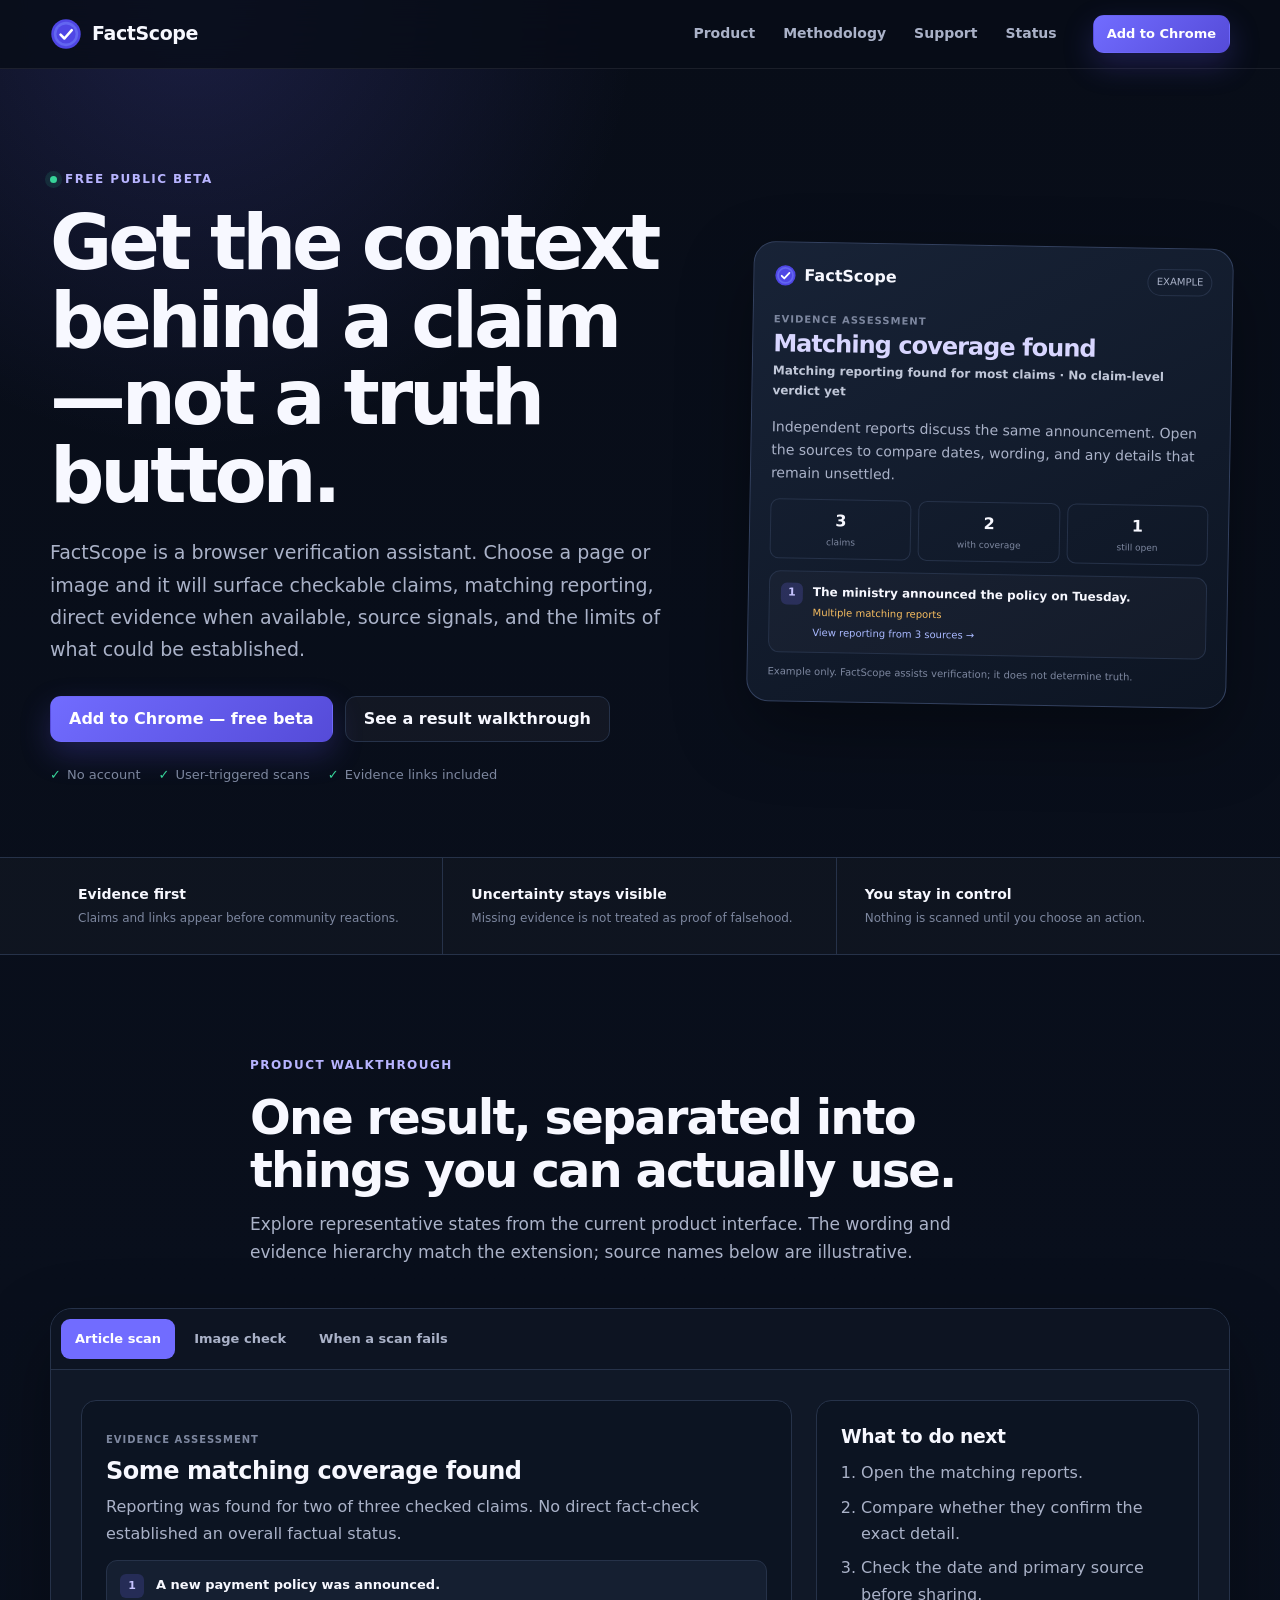
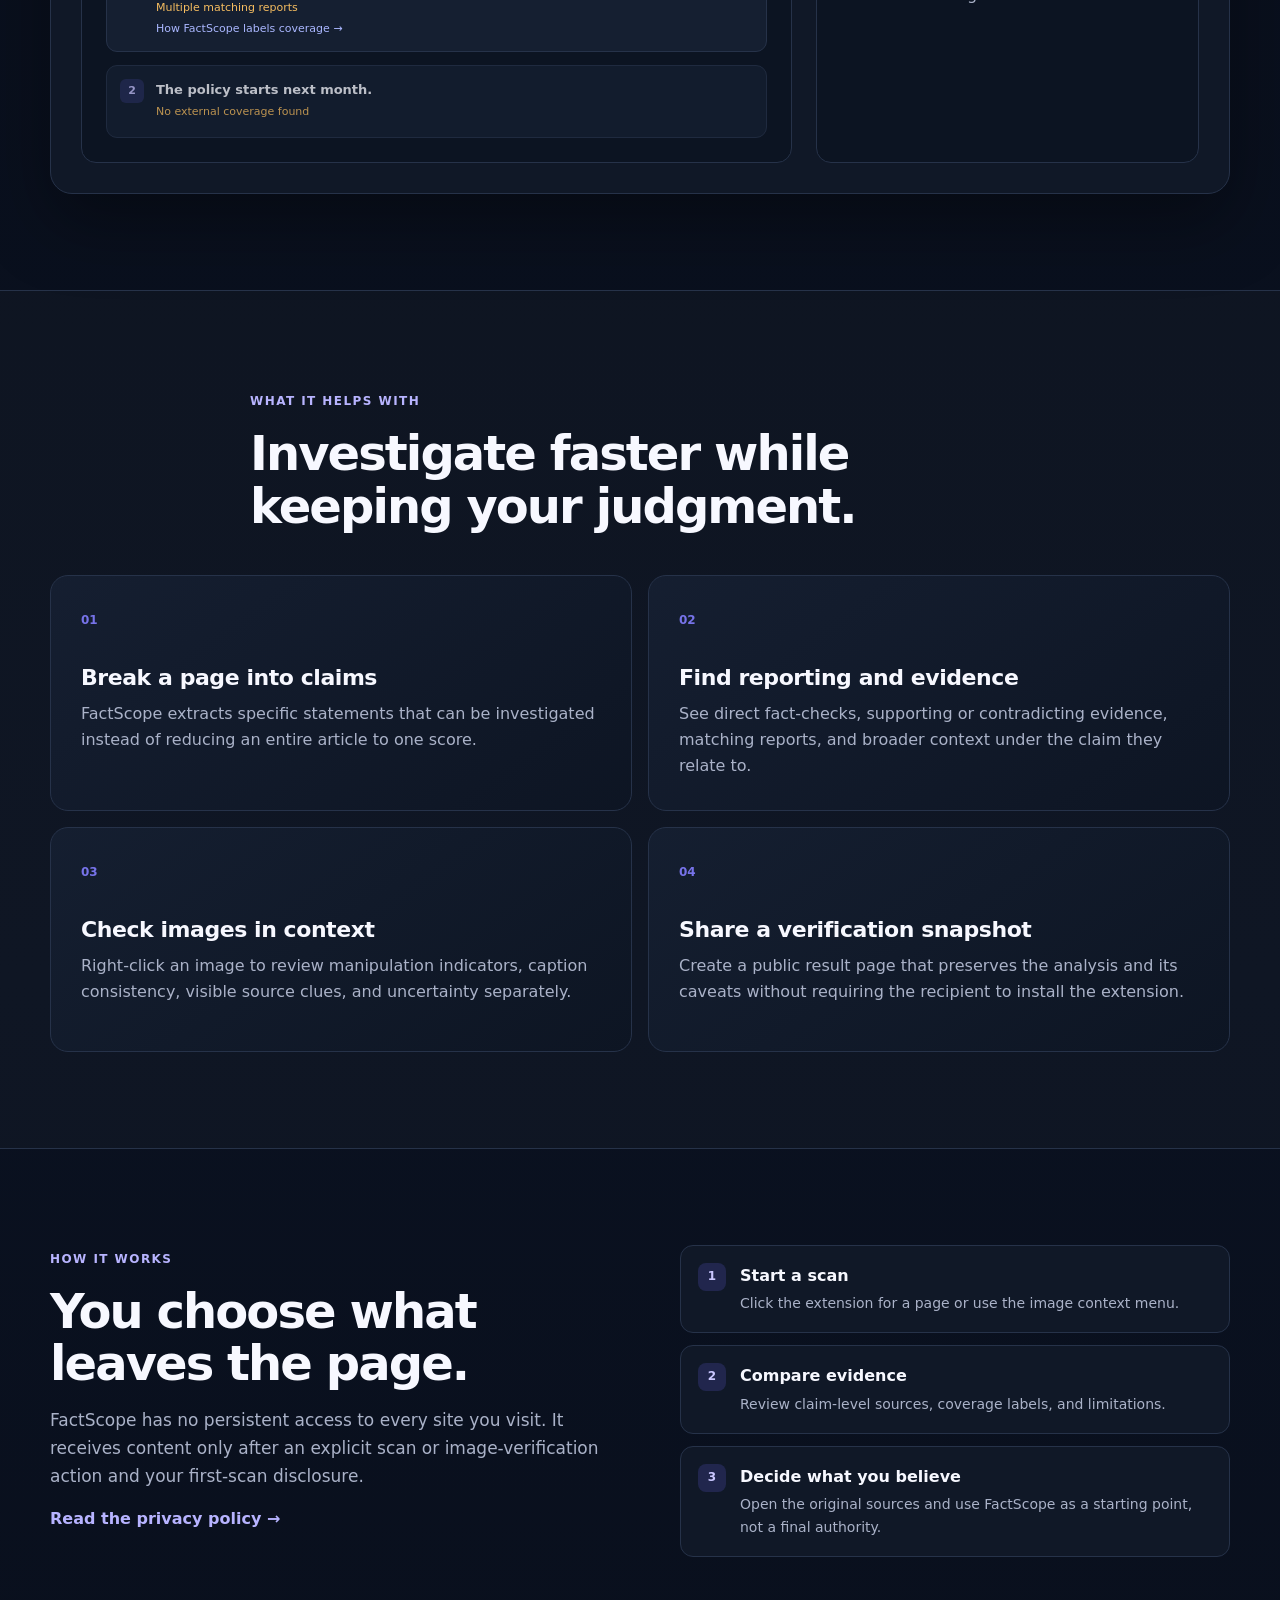
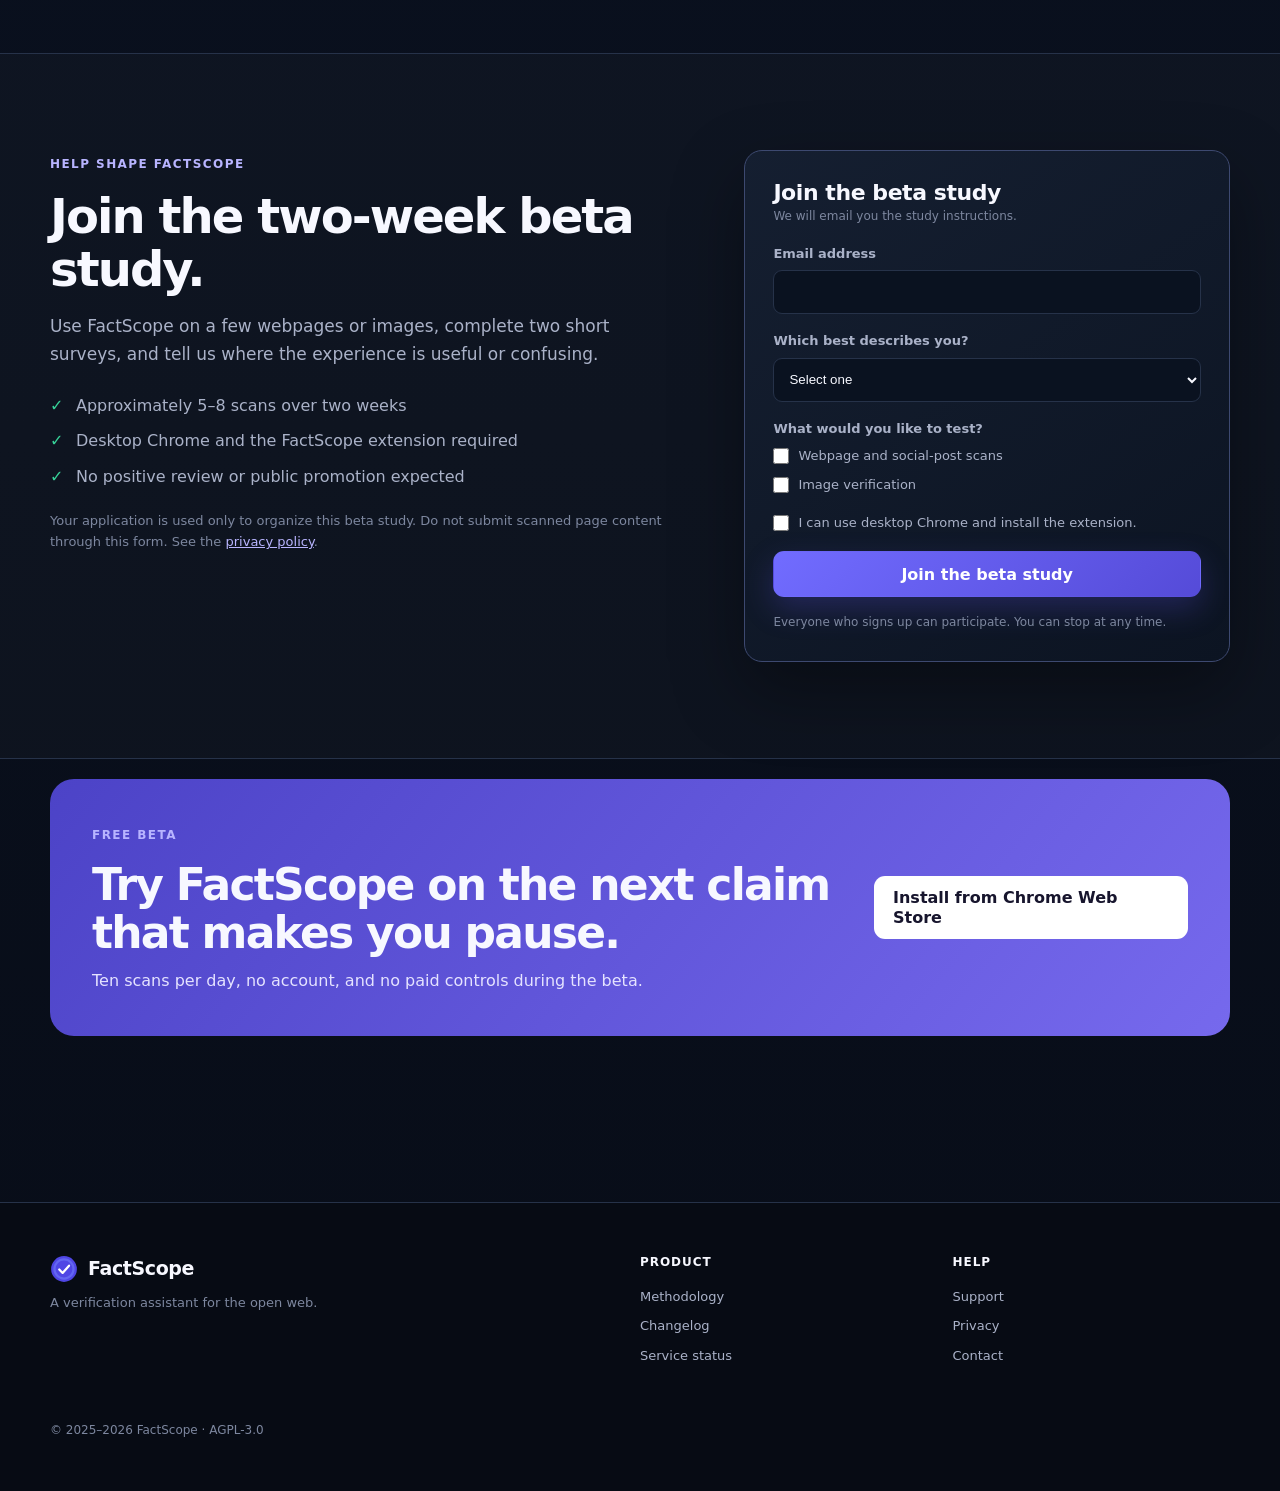
==== commit 7a8ebf6c: "Beta testing section" ====
--- a/frontend/site/index.html
+++ b/frontend/site/index.html
@@ -95,6 +95,47 @@
     </div>
   </section>
 
+
+  <section class="section section-alt beta-study" id="beta-study">
+    <div class="container beta-study-grid">
+      <div class="beta-study-copy">
+        <span class="eyebrow">Help shape FactScope</span>
+        <h2>Join the two-week beta study.</h2>
+        <p class="section-copy">Use FactScope on a few webpages or images, complete two short surveys, and tell us where the experience is useful or confusing.</p>
+        <ul class="beta-study-facts">
+          <li>Approximately 5–8 scans over two weeks</li>
+          <li>Desktop Chrome and the FactScope extension required</li>
+          <li>No positive review or public promotion expected</li>
+        </ul>
+        <p class="beta-study-privacy">Your application is used only to organize this beta study. Do not submit scanned page content through this form. See the <a href="privacy.html">privacy policy</a>.</p>
+      </div>
+      <form class="beta-study-form" name="factscope-beta-study" method="POST" data-netlify="true" netlify-honeypot="website">
+        <input type="hidden" name="form-name" value="factscope-beta-study">
+        <p class="form-honeypot"><label>Leave this field empty <input name="website" tabindex="-1" autocomplete="off"></label></p>
+        <div class="form-heading"><h3>Join the beta study</h3><p>We will email you the study instructions.</p></div>
+        <label>Email address<input type="email" name="email" autocomplete="email" required></label>
+        <label>Which best describes you?
+          <select name="role" required>
+            <option value="" selected disabled>Select one</option>
+            <option value="student">Student</option>
+            <option value="journalism-media">Journalism or media</option>
+            <option value="research-education">Research or education</option>
+            <option value="general-user">General internet user</option>
+            <option value="other">Other</option>
+          </select>
+        </label>
+        <fieldset>
+          <legend>What would you like to test?</legend>
+          <label class="check-row"><input type="checkbox" name="test-interest" value="webpages"> Webpage and social-post scans</label>
+          <label class="check-row"><input type="checkbox" name="test-interest" value="images"> Image verification</label>
+        </fieldset>
+        <label class="check-row"><input type="checkbox" name="desktop-chrome" value="confirmed" required> I can use desktop Chrome and install the extension.</label>
+        <button class="btn btn-primary" type="submit">Join the beta study</button>
+        <p class="form-note">Everyone who signs up can participate. You can stop at any time.</p>
+      </form>
+    </div>
+  </section>
+
   <section class="section callout-section">
     <div class="container callout"><div><span class="eyebrow">Free beta</span><h2>Try FactScope on the next claim that makes you pause.</h2><p>Ten scans per day, no account, and no paid controls during the beta.</p></div><a class="btn btn-light" href="https://chromewebstore.google.com/detail/cmmkbibkldbifbiefgebcecdakljejjd?utm_source=item-share-cb" target="_blank" rel="noopener noreferrer">Install from Chrome Web Store</a></div>
   </section>
--- a/frontend/site/styles.css
+++ b/frontend/site/styles.css
@@ -25,4 +25,5 @@
   .status-page .section > .info-card { width: min(100% - 28px, 900px); }
   .status-page [data-status-check] { width: 100%; }
   .status-page .status-indicator { align-items: flex-start; width: 100%; }
-}+}
+.beta-study-grid{display:grid;grid-template-columns:minmax(0,.9fr) minmax(360px,.7fr);gap:70px;align-items:start}.beta-study-copy h2{margin-bottom:16px}.beta-study-facts{display:grid;gap:9px;margin:25px 0 20px;padding:0;list-style:none}.beta-study-facts li{position:relative;padding-left:26px;color:var(--muted)}.beta-study-facts li::before{content:"✓";position:absolute;left:0;color:var(--green);font-weight:800}.beta-study-privacy{color:var(--dim);font-size:13px}.beta-study-privacy a{color:#b9b5ff;text-decoration:underline}.beta-study-form{display:grid;gap:16px;padding:28px;border:1px solid #3d4970;border-radius:18px;background:linear-gradient(145deg,rgba(21,31,49,.98),rgba(12,20,34,.98));box-shadow:var(--shadow)}.form-heading h3{font-size:22px}.form-heading p,.form-note{color:var(--dim);font-size:12px}.beta-study-form>label{display:grid;gap:6px;color:var(--muted);font-size:13px;font-weight:700}.beta-study-form input[type="email"],.beta-study-form select{width:100%;min-height:44px;padding:9px 11px;border:1px solid var(--line);border-radius:9px;background:#0a1220;color:var(--ink)}.beta-study-form input[type="email"]:focus,.beta-study-form select:focus{outline:3px solid rgba(155,140,255,.3);border-color:var(--brand2)}.beta-study-form fieldset{display:grid;gap:8px;padding:0;border:0}.beta-study-form legend{margin-bottom:6px;color:var(--muted);font-size:13px;font-weight:700}.beta-study-form .check-row{display:flex;grid-template-columns:none;align-items:flex-start;gap:9px;color:var(--muted);font-size:13px;font-weight:500}.check-row input{flex:0 0 auto;width:16px;height:16px;margin-top:3px;accent-color:var(--brand)}.beta-study-form .btn{width:100%;margin-top:2px}.form-honeypot{position:absolute;left:-9999px}@media(max-width:900px){.beta-study-grid{grid-template-columns:1fr;gap:40px}.beta-study-form{max-width:620px}}
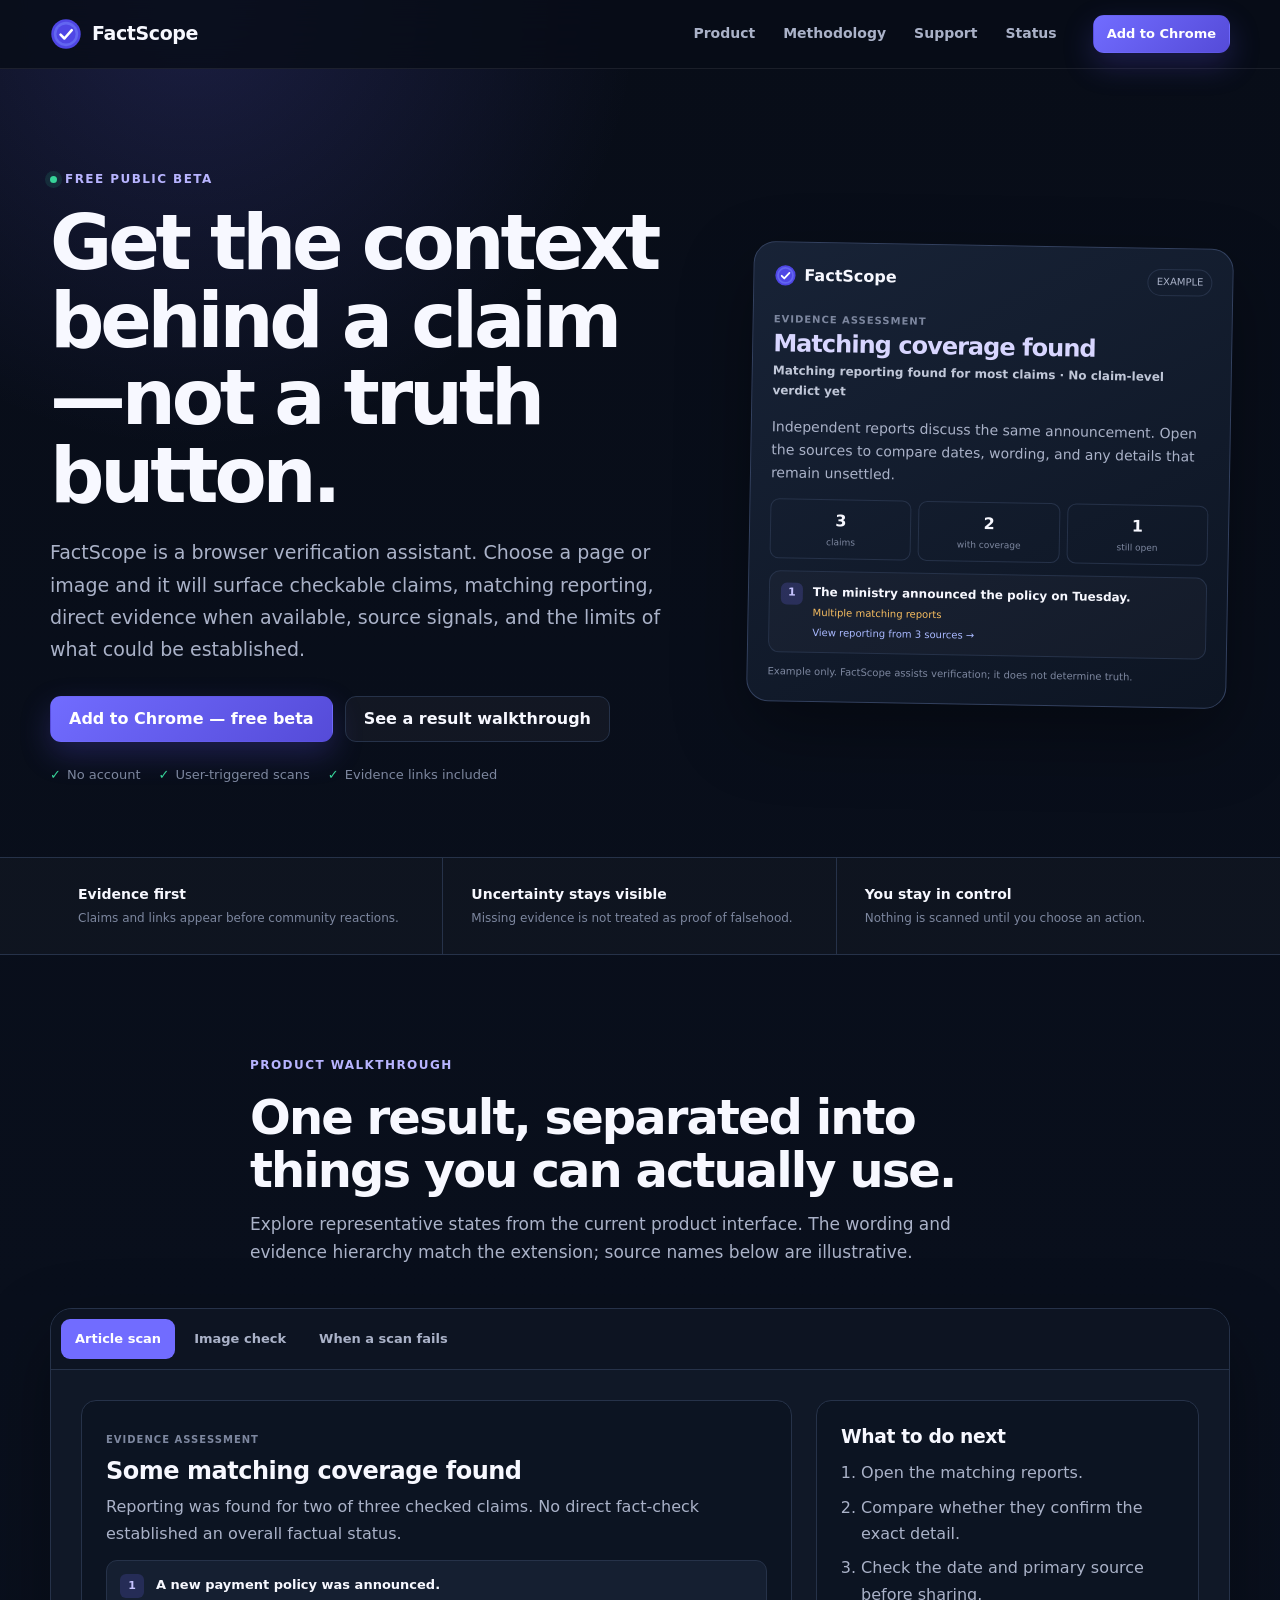
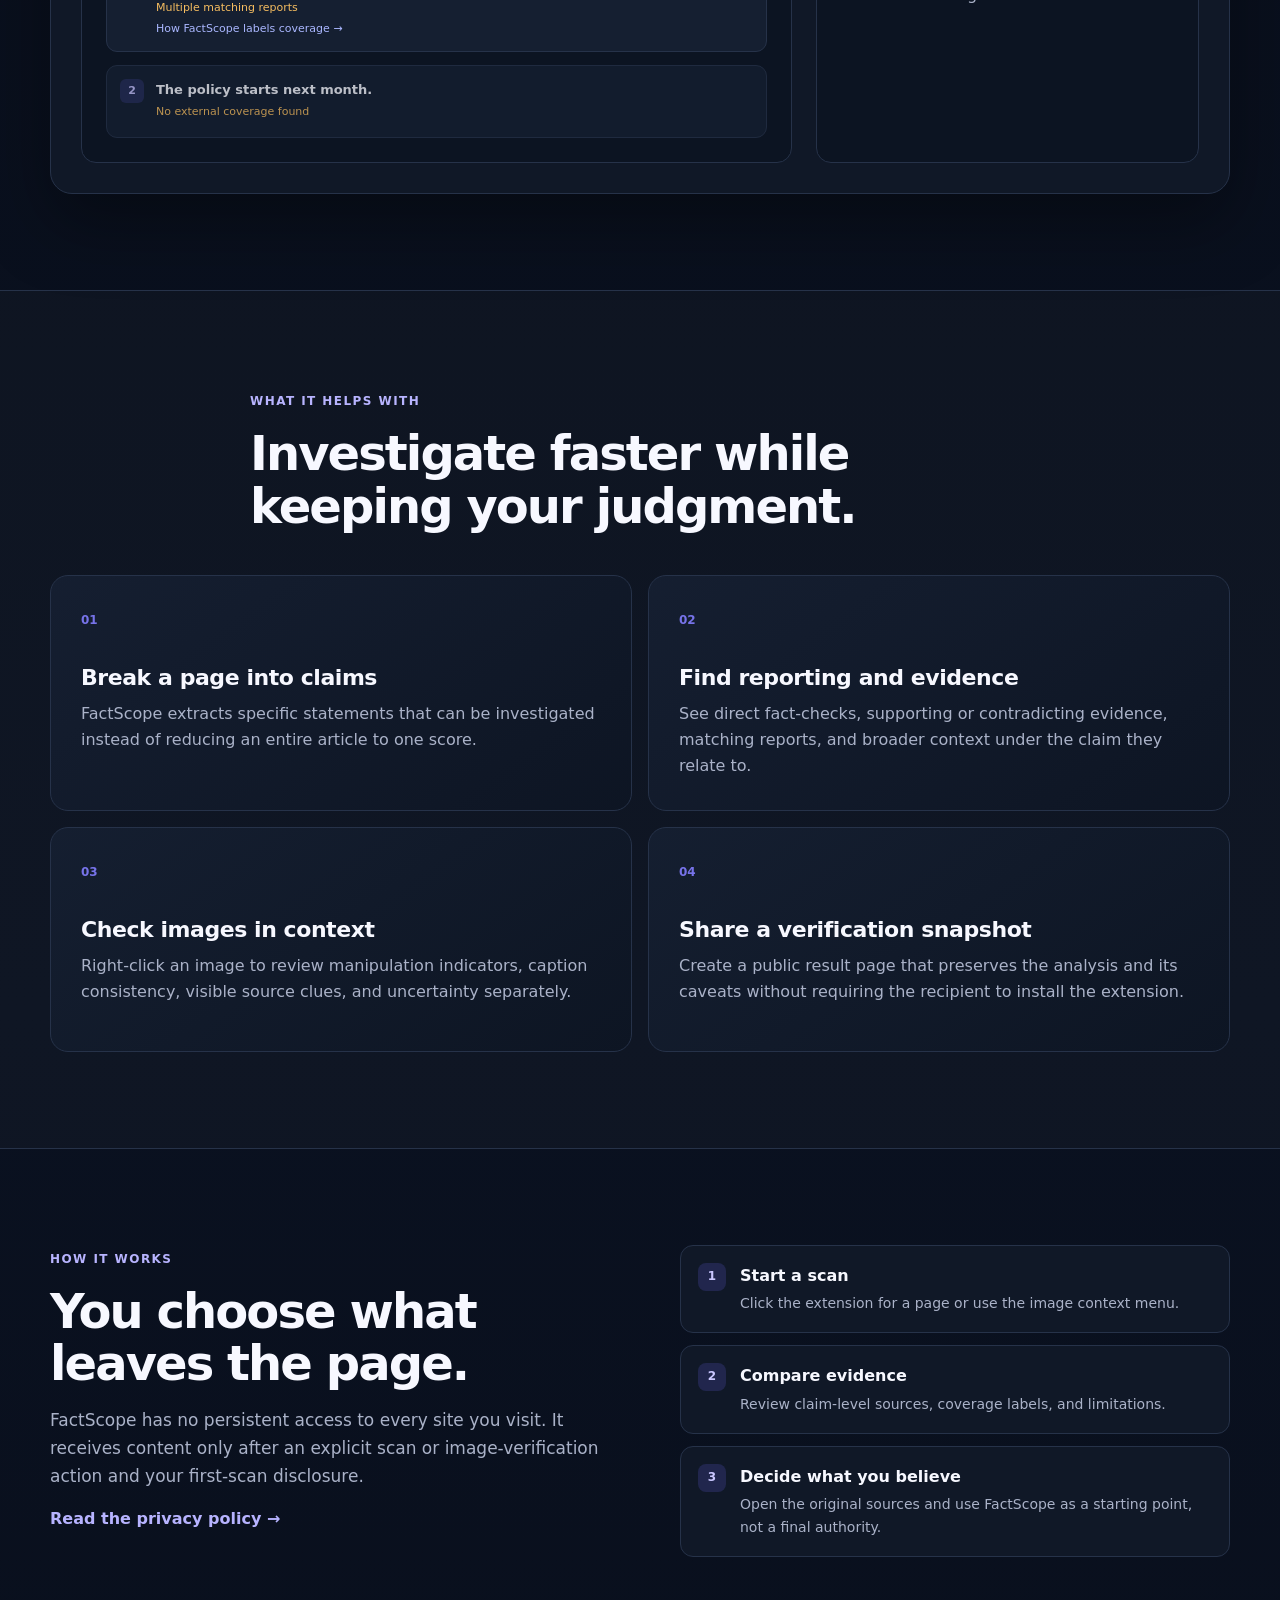
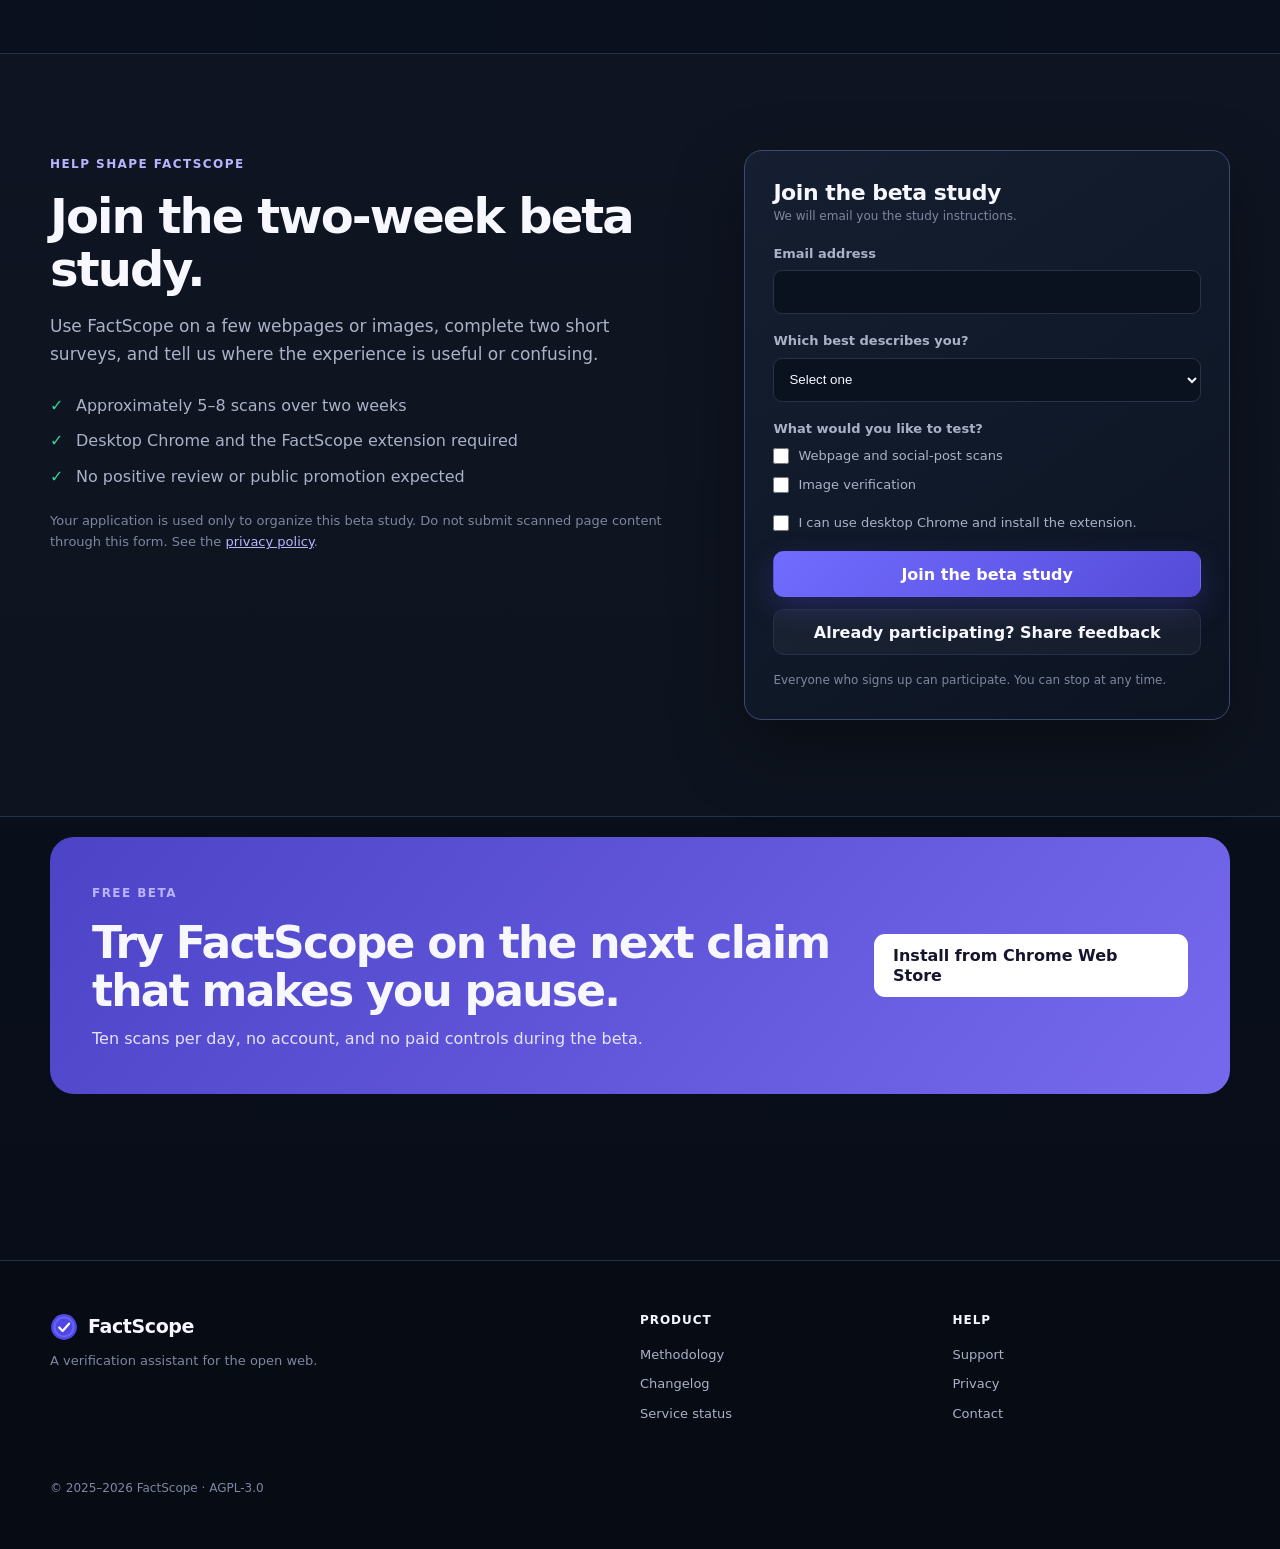
==== commit 43cef73e: "Beta testing form" ====
--- a/frontend/site/index.html
+++ b/frontend/site/index.html
@@ -109,7 +109,7 @@
         </ul>
         <p class="beta-study-privacy">Your application is used only to organize this beta study. Do not submit scanned page content through this form. See the <a href="privacy.html">privacy policy</a>.</p>
       </div>
-      <form class="beta-study-form" name="factscope-beta-study" method="POST" data-netlify="true" netlify-honeypot="website">
+      <form class="beta-study-form" name="factscope-beta-study" action="/beta-thanks.html" method="POST" data-netlify="true" netlify-honeypot="website">
         <input type="hidden" name="form-name" value="factscope-beta-study">
         <p class="form-honeypot"><label>Leave this field empty <input name="website" tabindex="-1" autocomplete="off"></label></p>
         <div class="form-heading"><h3>Join the beta study</h3><p>We will email you the study instructions.</p></div>
@@ -130,7 +130,10 @@
           <label class="check-row"><input type="checkbox" name="test-interest" value="images"> Image verification</label>
         </fieldset>
         <label class="check-row"><input type="checkbox" name="desktop-chrome" value="confirmed" required> I can use desktop Chrome and install the extension.</label>
-        <button class="btn btn-primary" type="submit">Join the beta study</button>
+        <div class="beta-form-actions">
+          <button class="btn btn-primary" type="submit">Join the beta study</button>
+          <a class="btn btn-secondary" href="beta-feedback.html">Already participating? Share feedback</a>
+        </div>
         <p class="form-note">Everyone who signs up can participate. You can stop at any time.</p>
       </form>
     </div>
--- a/frontend/site/styles.css
+++ b/frontend/site/styles.css
@@ -27,3 +27,13 @@
   .status-page .status-indicator { align-items: flex-start; width: 100%; }
 }
 .beta-study-grid{display:grid;grid-template-columns:minmax(0,.9fr) minmax(360px,.7fr);gap:70px;align-items:start}.beta-study-copy h2{margin-bottom:16px}.beta-study-facts{display:grid;gap:9px;margin:25px 0 20px;padding:0;list-style:none}.beta-study-facts li{position:relative;padding-left:26px;color:var(--muted)}.beta-study-facts li::before{content:"✓";position:absolute;left:0;color:var(--green);font-weight:800}.beta-study-privacy{color:var(--dim);font-size:13px}.beta-study-privacy a{color:#b9b5ff;text-decoration:underline}.beta-study-form{display:grid;gap:16px;padding:28px;border:1px solid #3d4970;border-radius:18px;background:linear-gradient(145deg,rgba(21,31,49,.98),rgba(12,20,34,.98));box-shadow:var(--shadow)}.form-heading h3{font-size:22px}.form-heading p,.form-note{color:var(--dim);font-size:12px}.beta-study-form>label{display:grid;gap:6px;color:var(--muted);font-size:13px;font-weight:700}.beta-study-form input[type="email"],.beta-study-form select{width:100%;min-height:44px;padding:9px 11px;border:1px solid var(--line);border-radius:9px;background:#0a1220;color:var(--ink)}.beta-study-form input[type="email"]:focus,.beta-study-form select:focus{outline:3px solid rgba(155,140,255,.3);border-color:var(--brand2)}.beta-study-form fieldset{display:grid;gap:8px;padding:0;border:0}.beta-study-form legend{margin-bottom:6px;color:var(--muted);font-size:13px;font-weight:700}.beta-study-form .check-row{display:flex;grid-template-columns:none;align-items:flex-start;gap:9px;color:var(--muted);font-size:13px;font-weight:500}.check-row input{flex:0 0 auto;width:16px;height:16px;margin-top:3px;accent-color:var(--brand)}.beta-study-form .btn{width:100%;margin-top:2px}.form-honeypot{position:absolute;left:-9999px}@media(max-width:900px){.beta-study-grid{grid-template-columns:1fr;gap:40px}.beta-study-form{max-width:620px}}
+
+.beta-form-actions{display:grid;gap:10px}
+.beta-feedback-shell{max-width:760px}
+.beta-study-form input[type="url"],.beta-study-form input[type="number"],.beta-study-form textarea{width:100%;padding:9px 11px;border:1px solid var(--line);border-radius:9px;background:#0a1220;color:var(--ink)}
+.beta-study-form input[type="url"],.beta-study-form input[type="number"]{min-height:44px}
+.beta-study-form textarea{min-height:130px;resize:vertical}
+.beta-study-form input[type="url"]:focus,.beta-study-form input[type="number"]:focus,.beta-study-form textarea:focus{outline:3px solid rgba(155,140,255,.3);border-color:var(--brand2)}
+.beta-number-grid{display:grid;grid-template-columns:1fr 1fr;gap:12px}
+.beta-number-grid label{display:grid;gap:6px;color:var(--muted);font-size:13px;font-weight:700}
+@media(max-width:600px){.beta-number-grid{grid-template-columns:1fr}}
